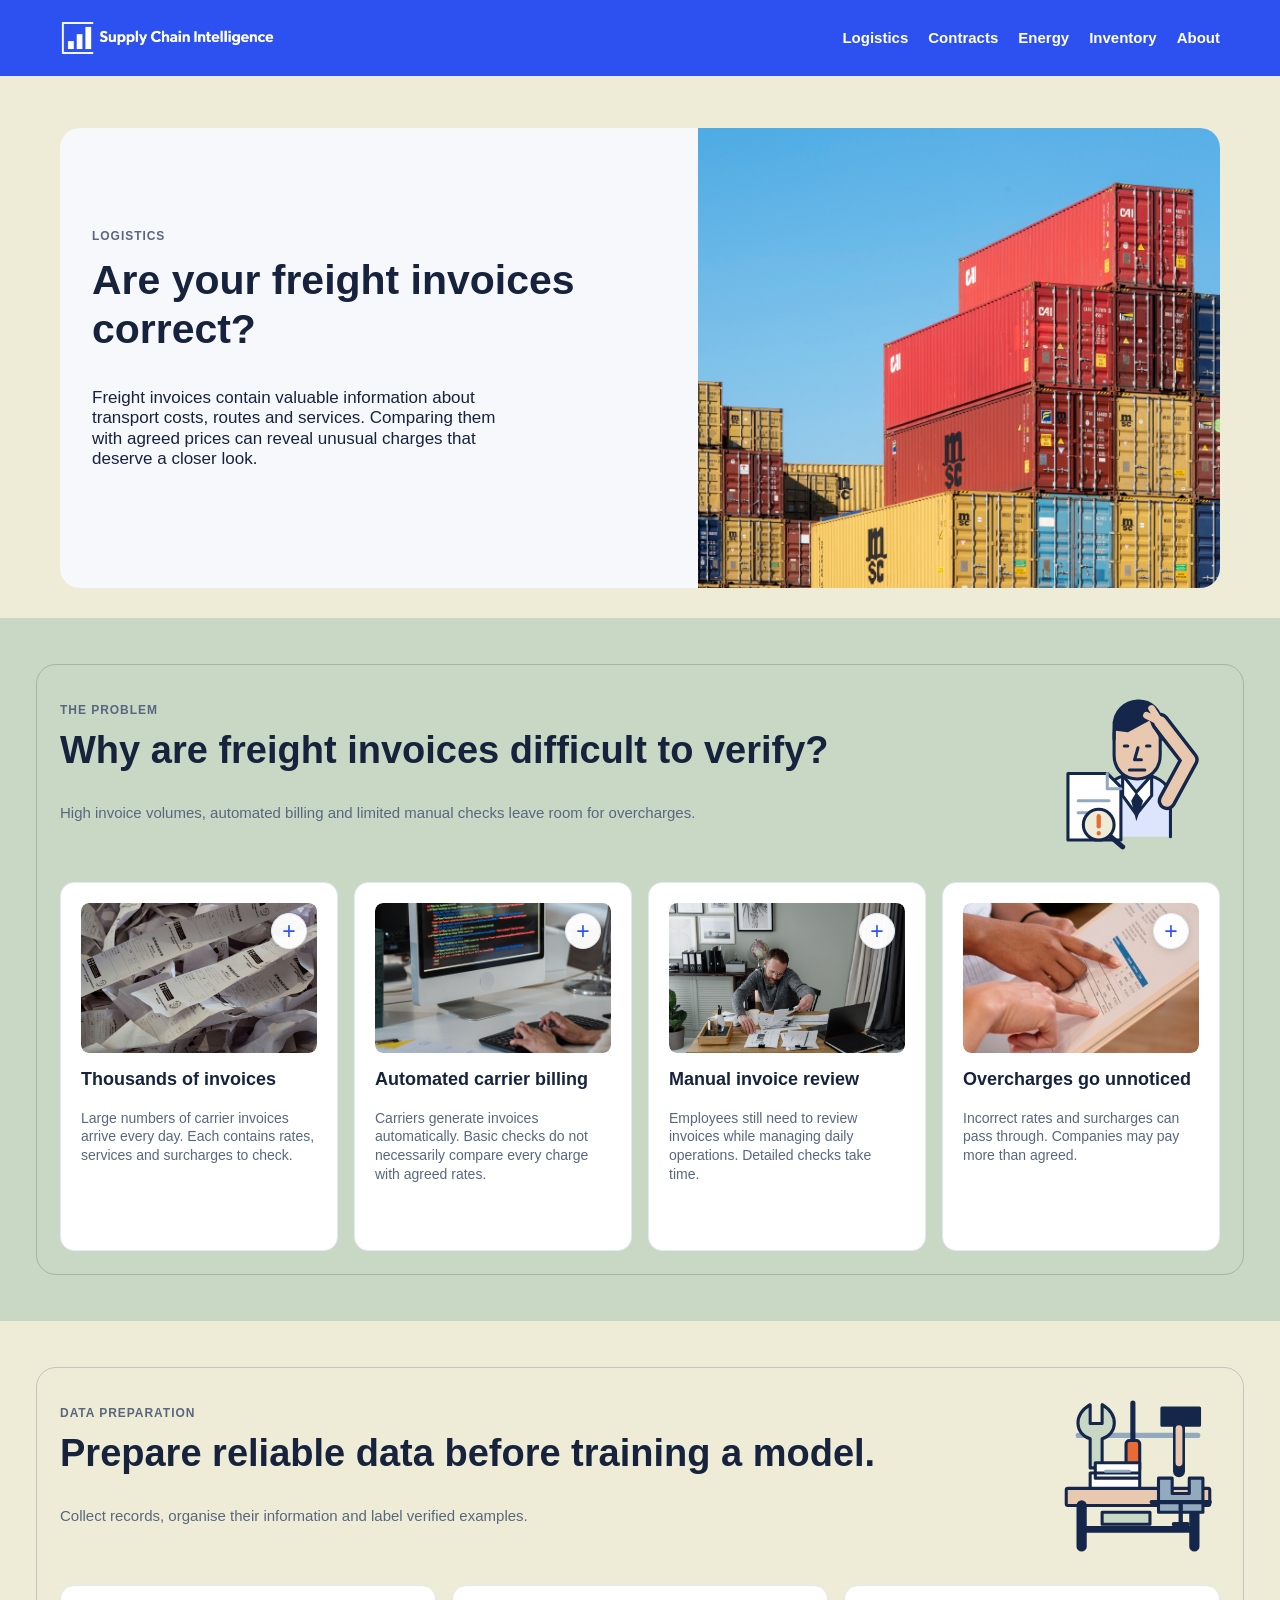
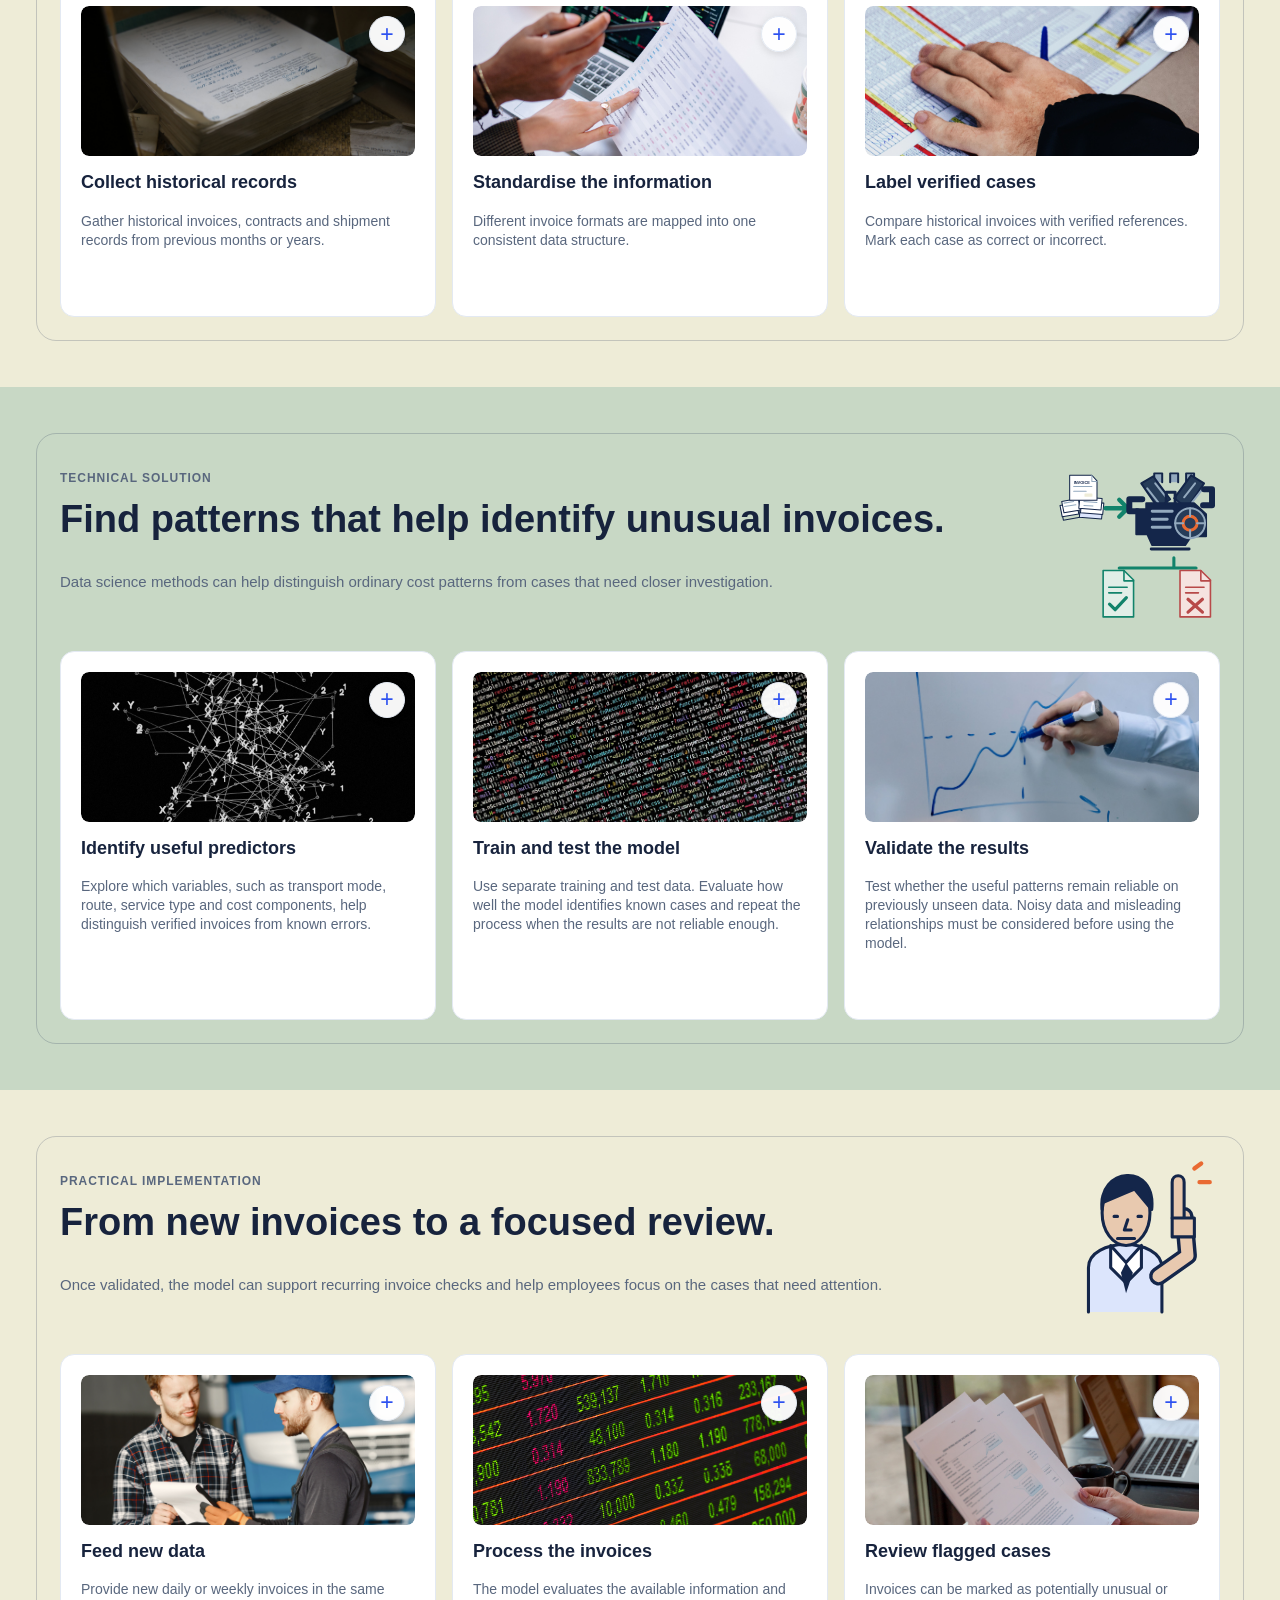
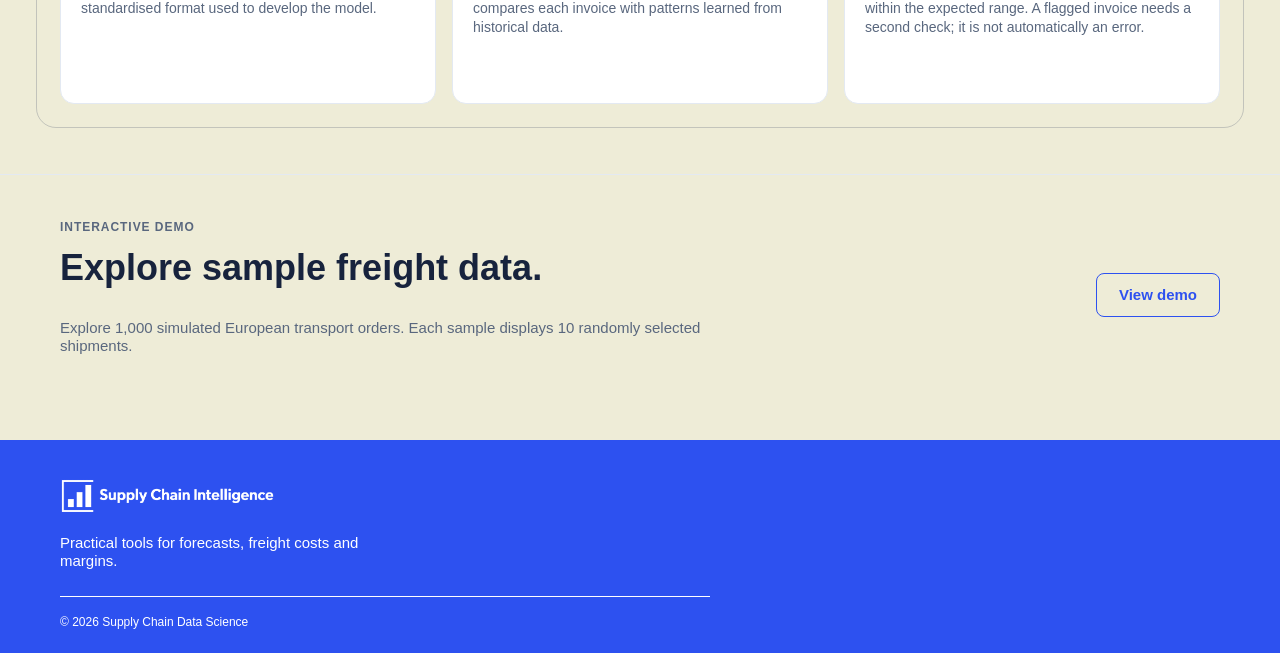
==== logistics.html @ ee976f17 "Initial website upload" ====
<!doctype html>
<html lang="en">
<head>
  <meta charset="utf-8">
  <meta name="viewport" content="width=device-width, initial-scale=1">
  <title>Supply Chain Intelligence</title>
  <link rel="stylesheet" href="style1.css">
  <script src="logistics-demo.js" defer></script>
</head>
<body>

<header class="site-header">
  <div class="container nav-row">
    <a href="index.html" aria-label="Supply Chain Intelligence – Homepage">
      <img class="brand-logo" src="images/logo.png" alt="Supply Chain Intelligence"> 
    </a> 
    
    <nav class="nav-links" aria-label="Main navigation">
        <a href="logistics.html" class="nav-link">Logistics</a>
        <a href="contract.html" class="nav-link">Contracts</a>
        <a href="energy.html" class="nav-link">Energy</a>
        <a href="inventory.html" class="nav-link">Inventory</a>
        <a href="about.html" class="nav-link">About</a>
    </nav>
  </div>
</header>

<main>

<!-- REUSABLE LOGISTICS ICONS -->
<svg class="icon-library" xmlns="http://www.w3.org/2000/svg" aria-hidden="true">
  <symbol id="icon-documents" viewBox="0 0 96 96">
    <g fill="none" stroke="#14264a" stroke-width="1.8" stroke-linecap="round" stroke-linejoin="round">
      <!-- Uneven piles of invoices -->
      <path d="m9 70 29-5 4 20-29 5z" fill="#c8d8c5"/>
      <path d="m7 64 29-5 4 20-29 5z" fill="#fff"/>
      <path d="m10 57 29-5 4 20-29 5z" fill="#fff"/>
      <path d="m14 60 17-3m-16 9 20-3" stroke="#93a9be"/>
      <path d="m43 65 39 3-2 20-39-3z" fill="#dce5fc"/>
      <path d="m45 57 39 3-2 20-39-3z" fill="#fff"/>
      <path d="m42 49 39 3-2 20-39-3z" fill="#fff"/>
      <path d="m49 57 23 2m-23 5 16 1" stroke="#93a9be"/>
      <path d="M24 11h39l9 10v34H24z" fill="#fff"/>
      <path d="M63 11v11h9M31 31h32M31 39h22" stroke="#93a9be"/>
      <text x="31" y="26" font-family="Arial, sans-serif" font-size="7" font-weight="700" fill="#14264a" stroke="none">INVOICE</text>
      <rect x="50" y="43" width="14" height="6" rx="1" fill="#eeecd7" stroke="none"/>
    </g>
  </symbol>

  <symbol id="icon-billing" viewBox="0 0 96 96">
    <g fill="none" stroke="#14264a" stroke-width="1.8" stroke-linecap="round" stroke-linejoin="round">
      <!-- Continuous production: printer, invoices, envelopes, dispatch -->
      <path d="M9 11h23v23H9z" fill="#fff"/>
      <path d="M13 7h23v23H13z" fill="#fff"/>
      <path d="M18 14h13M18 20h9" stroke="#93a9be"/>
      <rect x="4" y="28" width="37" height="29" rx="3" fill="#c8d8c5"/>
      <circle cx="33" cy="35" r="2" fill="#12836b" stroke="none"/>
      <rect x="10" y="42" width="26" height="6" rx="1" fill="#14264a" stroke="none"/>
      <path d="M15 45h18v17H15z" fill="#fff"/>
      <path d="M19 51h10M19 56h7" stroke="#93a9be"/>
      <path d="M43 38h16v24H43z" fill="#fff"/>
      <path d="M47 44h8M47 50h8M47 56h5" stroke="#93a9be"/>
      <path d="M65 40h15v17H65z" fill="#fff"/>
      <path d="M61 48h23v14H61z" fill="#eeecd7"/>
      <path d="m61 48 11 8 12-8"/>
      <path d="M75 30h17v12H75z" fill="#eeecd7"/>
      <path d="m75 30 8 7 9-7"/>
      <rect x="4" y="63" width="88" height="13" rx="6.5" fill="#e1eee7"/>
      <g fill="#fff">
        <circle cx="13" cy="69.5" r="3"/><circle cx="27" cy="69.5" r="3"/>
        <circle cx="41" cy="69.5" r="3"/><circle cx="55" cy="69.5" r="3"/>
        <circle cx="69" cy="69.5" r="3"/><circle cx="83" cy="69.5" r="3"/>
      </g>
      <path d="M14 77v10M82 77v10" stroke-width="3"/>
      <path d="M45 21h21m-5-5 5 5-5 5M79 16h13m-4-4 4 4-4 4" stroke="#e96a32" stroke-width="2.5"/>
    </g>
  </symbol>

  <symbol id="icon-review" viewBox="0 0 96 96">
    <g fill="none" stroke="#14264a" stroke-width="1.8" stroke-linecap="round" stroke-linejoin="round">
      <!-- Reviewer, sweat drop, papers and magnifier -->
      <path d="M8 66V48c0-12 33-12 33 0v18" fill="#c8d8c5"/>
      <ellipse cx="25" cy="25" rx="13" ry="16" fill="#e8c9af"/>
      <path d="M12 24c-3-20 27-24 27-3l-10-6-8 7z" fill="#14264a"/>
      <path d="m19 27 3-1m8 0 3 1M23 35h6"/>
      <path d="M45 20c-8 11-7 15-2 15s7-4 2-15" fill="#dce5fc" stroke="#2d51f0"/>
      <path d="m7 69 36-4 2 20-36 4z" fill="#fff"/>
      <path d="m11 62 36-4 2 20-36 4z" fill="#fff"/>
      <path d="m15 55 36-4 2 20-36 4z" fill="#fff"/>
      <path d="m21 62 19-2m-18 8 13-2" stroke="#93a9be"/>
      <circle cx="65" cy="55" r="18" fill="#eeecd7"/>
      <path d="m78 69 12 15" stroke-width="6"/>
      <path d="M57 49h16M57 56h12M57 63h8" stroke="#12836b"/>
      <path d="m35 48 14-8 9 6" fill="none" stroke="#e8c9af" stroke-width="6"/>
    </g>
  </symbol>

  <symbol id="icon-alert" viewBox="0 0 96 96">
    <g fill="none" stroke="#14264a" stroke-width="1.8" stroke-linecap="round" stroke-linejoin="round">
      <!-- Recognisable euro notes protrude from the invoice pile -->
      <path d="m8 68 66-5 3 23-66 5z" fill="#dce5fc"/>
      <path d="m7 61 66-5 3 23-66 5z" fill="#fff"/>
      <g transform="rotate(-12 63 36)">
        <rect x="37" y="21" width="52" height="29" rx="2" fill="#c8d8c5" stroke="#12836b"/>
        <rect x="42" y="26" width="42" height="19" rx="1" stroke="#12836b"/>
        <path d="M66 29c-10-6-12 19 0 12M55 33h10M55 37h9" stroke="#12836b" stroke-width="2.5"/>
      </g>
      <rect x="30" y="38" width="62" height="31" rx="2" fill="#8fbaa0" stroke="#12836b"/>
      <rect x="35" y="43" width="52" height="21" rx="1" stroke="#12836b"/>
      <ellipse cx="66" cy="53" rx="11" ry="10" fill="#e1eee7" stroke="none"/>
      <path d="M70 46c-13-7-14 23 0 15M57 51h12M57 56h11" stroke="#12836b" stroke-width="2.8"/>
      <path d="M9 9h29l9 9v38H9z" fill="#fff"/>
      <path d="M38 9v10h9M16 28h23M16 36h18M16 44h12" stroke="#93a9be"/>
      <path d="m6 58 43-5 4 23-43 5z" fill="#fff"/>
      <path d="m12 64 28-3m-27 9 19-2" stroke="#93a9be"/>
      <path d="m52 75 29-3 2 15-29 3z" fill="#fff"/>
      <path d="m57 80 17-2" stroke="#93a9be"/>
    </g>
  </symbol>

  <symbol id="icon-records" viewBox="0 0 96 96">
    <g fill="none" stroke="#14264a" stroke-width="1.8" stroke-linecap="round" stroke-linejoin="round">
      <!-- Person sorting scattered papers into a desk stack -->
      <path d="M31 56V41c0-15 35-15 35 0v15" fill="#c8d8c5"/>
      <ellipse cx="48" cy="19" rx="11" ry="13" fill="#e8c9af"/>
      <path d="M37 18c-2-18 24-18 23 1l-10-7-13 7" fill="#14264a"/>
      <path d="M44 21h1m8 0h1M46 27h5"/>
      <path d="m8 51 24-9 9 23-24 9z" fill="#fff"/>
      <path d="m12 57 15-6m-12 12 14-5" stroke="#93a9be"/>
      <path d="m27 59 22 4-4 17-22-4z" fill="#eeecd7"/>
      <path d="M58 64h27v13H58zM58 58h27v13H58zM58 52h27v13H58z" fill="#fff"/>
      <path d="M64 57h15M64 61h10" stroke="#93a9be"/>
      <path d="m33 41 6 13 18-6m8-7 7 6-6 7" stroke="#e8c9af" stroke-width="7"/>
      <path d="m46 37 21 3-2 13-21-3z" fill="#fff"/>
      <path d="M6 79h84v5H6z" fill="#14264a"/>
      <path d="M14 85v6M82 85v6"/>
    </g>
  </symbol>

  <symbol id="icon-table" viewBox="0 0 64 64">
    <g fill="none" stroke-width="1.8" stroke-linecap="round" stroke-linejoin="round">
      <rect x="8" y="10" width="48" height="43" rx="3" fill="#fff" stroke="#14264a"/>
      <path d="M8 13a3 3 0 0 1 3-3h42a3 3 0 0 1 3 3v10H8z" fill="#14264a" stroke="none"/>
      <path d="M24 23v30M40 23v30M8 33h48M8 43h48" stroke="#ccd6e1"/>
      <path d="M13 16h6M29 16h6M45 16h6" stroke="#fff"/>
      <rect x="27" y="36" width="10" height="5" rx="1" fill="#2d51f0" stroke="none"/>
      <rect x="43" y="46" width="10" height="5" rx="1" fill="#12836b" stroke="none"/>
    </g>
  </symbol>

  <symbol id="icon-label" viewBox="0 0 96 96">
    <g fill="none" stroke="#14264a" stroke-width="1.8" stroke-linecap="round" stroke-linejoin="round">
      <!-- Human applying a verdict sticker to an invoice -->
      <path d="M7 55V41c0-13 28-13 28 0v20" fill="#c8d8c5"/>
      <ellipse cx="22" cy="20" rx="10" ry="13" fill="#e8c9af"/>
      <path d="M12 19c-3-17 24-18 21 0l-11-7z" fill="#14264a"/>
      <path d="M18 22h1m7 0h1M20 28h5"/>
      <path d="M43 14h31l12 12v60H43z" fill="#fff"/>
      <path d="M74 14v13h12M51 36h26M51 43h20M51 72h25M51 78h18" stroke="#93a9be"/>
      <rect x="50" y="50" width="29" height="16" rx="2" fill="#e1eee7" stroke="#12836b"/>
      <path d="m54 58 3 3 5-6" stroke="#12836b" stroke-width="2.5"/>
      <text x="65" y="61" font-family="Arial, sans-serif" font-size="8" font-weight="700" fill="#12836b" stroke="none">OK</text>
      <path d="m31 42 11 16 13-4" stroke="#e8c9af" stroke-width="8"/>
      <path d="m54 50 5 2-3 5" stroke="#e8c9af" stroke-width="4"/>
      <rect x="8" y="70" width="28" height="14" rx="2" fill="#f8e8dc" stroke="#e96a32"/>
      <path d="m12 74 6 6m0-6-6 6" stroke="#e96a32"/>
      <text x="20" y="79" font-family="Arial, sans-serif" font-size="5.2" font-weight="700" fill="#e96a32" stroke="none">WRONG</text>
    </g>
  </symbol>

  <symbol id="icon-problem" viewBox="0 0 96 96">
    <g fill="none" stroke="#14264a" stroke-width="1.8" stroke-linecap="round" stroke-linejoin="round">
      <!-- Restrained office portrait: one gesture, one invoice -->
      <path d="M28 87V64c0-18 39-18 39 0v23" fill="#dce5fc"/>
      <path d="m39 51 8 10 9-10v12l-9 11-8-11z" fill="#fff"/>
      <path d="m47 61-3 5 3 12 4-12z" fill="#14264a" stroke="none"/>
      <path d="M34 27c0-21 27-21 27 0v12c0 19-27 19-27 0z" fill="#e8c9af"/>
      <path d="M34 30V23c-1-19 28-22 28 0v7l-7-12-13 7-8-1z" fill="#14264a"/>
      <path d="M40 34h2m11 0h2M48 35l-2 7h4M43 48h9"/>
      <path d="m65 66 13-24-17-22" stroke-width="11"/>
      <path d="m65 66 13-24-17-22" stroke="#e8c9af" stroke-width="7"/>
      <path d="m61 20-8-4m8 4-5-8" stroke="#e8c9af" stroke-width="4"/>
      <path d="M7 50h23l8 8v31H7z" fill="#fff"/>
      <path d="M30 50v9h8M13 66h18M13 73h13" stroke="#93a9be"/>
      <circle cx="25" cy="80" r="9" fill="#eeecd7"/>
      <path d="m32 87 7 6" stroke-width="3"/>
      <path d="M25 75v6m0 4v.1" stroke="#e96a32" stroke-width="2.5"/>
    </g>
  </symbol>

  <symbol id="icon-preparation" viewBox="0 0 96 96">
    <g fill="none" stroke="#14264a" stroke-width="1.8" stroke-linecap="round" stroke-linejoin="round">
      <!-- Clearly silhouetted workbench: tools, vice, thick top and legs -->
      <path d="M13 26h70" stroke="#93a9be" stroke-width="3"/>
      <path d="M20 8c-10 6-9 17 0 20v17h7V28c9-3 10-14 0-20v11h-7z" fill="#c8d8c5"/>
      <path d="M45 7v26" stroke="#14264a" stroke-width="3"/>
      <rect x="41" y="29" width="8" height="19" rx="2" fill="#e96a32"/>
      <path d="M62 10h22v10H62z" fill="#14264a"/>
      <path d="M72 20v27" stroke="#14264a" stroke-width="7"/>
      <path d="M72 22v20" stroke="#e8c9af" stroke-width="4"/>
      <rect x="6" y="57" width="84" height="10" rx="1" fill="#e8c9af"/>
      <path d="M15 67v24M81 67v24" stroke-width="6"/>
      <path d="M15 81h66" stroke-width="4"/>
      <path d="M20 48h29v9H20zM23 42h26v9H23z" fill="#fff"/>
      <path d="M29 47h14" stroke="#93a9be"/>
      <path d="M60 51h8v9h10v-9h8v20H60z" fill="#93a9be"/>
      <path d="M56 65h34M73 66v12M69 78h8" stroke-width="2.5"/>
      <path d="M27 71h28v7H27z" fill="#c8d8c5"/>
    </g>
  </symbol>

  <symbol id="icon-engine" viewBox="0 0 96 96">
    <g fill="none" stroke="#14264a" stroke-width="2" stroke-linecap="round" stroke-linejoin="round">
      <path d="M30 22v-9h8v9m8 0v-9h8v9m8 0v-9h8v9" fill="#93a9be"/>
      <path d="m17 23 12-7 17 23-12 9zM50 38l17-23 13 8-17 25z" fill="#263c59"/>
      <path d="m23 28 11 14m-3-19 11 14m18 0 11-14m-3 19 11-14" stroke="#93a9be"/>
      <path d="M22 43h48l12 11v22H67l-6 9H28l-5-11H12V49h10z" fill="#14264a"/>
      <path d="M13 51H5V39h13M79 45h9V29h-8" stroke-width="6"/>
      <path d="M28 51h20M28 59h15M28 67h18" stroke="#93a9be" stroke-width="3"/>
      <circle cx="66" cy="63" r="15" fill="#263c59" stroke="#93a9be"/>
      <circle cx="66" cy="63" r="7" stroke="#e96a32" stroke-width="3"/>
      <path d="M66 48v8m0 14v8M51 63h8m14 0h8" stroke="#93a9be"/>
      <path d="M27 89h38M42 43V32h9v11" stroke-width="3"/>
    </g>
  </symbol>
  <symbol id="icon-invoice-green" viewBox="0 0 48 64">
    <path d="M5 3h26l12 12v46H5z" fill="#e1eee7" stroke="#12836b" stroke-width="2"/>
    <path d="M31 3v13h12M12 24h23M12 31h16" fill="none" stroke="#12836b" stroke-width="2"/>
    <path d="m13 45 7 7 14-15" fill="none" stroke="#12836b" stroke-width="4"/>
  </symbol>
  <symbol id="icon-invoice-red" viewBox="0 0 48 64">
    <path d="M5 3h26l12 12v46H5z" fill="#f5e3e0" stroke="#b84949" stroke-width="2"/>
    <path d="M31 3v13h12M12 24h23M12 31h16" fill="none" stroke="#b84949" stroke-width="2"/>
    <path d="m15 39 18 16m0-16L15 55" fill="none" stroke="#b84949" stroke-width="4"/>
  </symbol>

  <symbol id="icon-predictors" viewBox="0 0 96 96">
    <g fill="none" stroke="#14264a" stroke-width="1.8" stroke-linecap="round" stroke-linejoin="round">
      <rect x="6" y="17" width="84" height="71" rx="3" fill="#fff"/>
      <path d="M46 17h25v71H46z" fill="#f2d47c" stroke="none"/>
      <path d="M6 34h84M6 51h84M6 69h84M31 17v71M46 17v71M71 17v71" stroke="#93a9be"/>
      <path d="M12 25h12M12 42h12M12 60h12M12 78h12M77 42h7M77 60h7M77 78h7" stroke="#93a9be"/>
      <path d="m52 41 6-5 7 5-7 7zM52 59l6-5 7 5-7 7zM52 77l6-5 7 5-7 7z" fill="#fff4cf" stroke="#ab7a19"/>
      <path d="m58 5 2 6 6 2-6 2-2 6-2-6-6-2 6-2zM80 4l2 4 4 2-4 2-2 4-2-4-4-2 4-2z" fill="#f2d47c" stroke="#ab7a19"/>
    </g>
  </symbol>

  <symbol id="icon-validation" viewBox="0 0 96 96">
    <g fill="none" stroke="#14264a" stroke-width="1.8" stroke-linecap="round" stroke-linejoin="round">
      <!-- Match model cards with verified green and red reference columns -->
      <rect x="29" y="9" width="61" height="61" rx="2" fill="#fff"/>
      <path d="m42 70-6 20m40-20 6 20M59 70v14" stroke-width="2.5"/>
      <path d="M35 17h21v45H35z" fill="#e1eee7" stroke="none"/>
      <path d="M63 17h21v45H63z" fill="#f5e3e0" stroke="none"/>
      <path d="m41 24 4 4 6-8" stroke="#12836b" stroke-width="2.5"/>
      <path d="m69 21 8 8m0-8-8 8" stroke="#b84949" stroke-width="2.5"/>
      <use href="#icon-invoice-green" x="39" y="34" width="14" height="18"/>
      <use href="#icon-invoice-green" x="39" y="48" width="14" height="18"/>
      <use href="#icon-invoice-red" x="67" y="34" width="14" height="18"/>
      <use href="#icon-invoice-red" x="67" y="48" width="14" height="18"/>
      <circle cx="13" cy="36" r="8" fill="#e8c9af"/>
      <path d="M5 35c-2-13 18-14 17 0l-9-5z" fill="#14264a"/>
      <path d="M4 84V56c0-13 20-13 20 0v28" fill="#c8d8c5"/>
      <path d="m20 57 11-12 12-3" stroke="#e8c9af" stroke-width="6"/>
      <path d="M10 84v8M20 84v8"/>
    </g>
  </symbol>

  <symbol id="icon-feed" viewBox="0 0 96 96">
    <g fill="none" stroke="#14264a" stroke-width="1.8" stroke-linecap="round" stroke-linejoin="round">
      <use href="#icon-review" x="1" y="2" width="40" height="43"/>
      <path d="m4 5 34 36M38 5 4 41" stroke="#b84949" stroke-width="3"/>
      <use href="#icon-documents" x="1" y="44" width="39" height="47"/>
      <path d="M39 65h12m-5-5 5 5-5 5" stroke="#12836b" stroke-width="2.5"/>
      <use href="#icon-engine" x="45" y="36" width="51" height="53"/>
    </g>
  </symbol>

  <symbol id="icon-scan" viewBox="0 0 96 96">
    <g fill="none" stroke="#14264a" stroke-width="1.8" stroke-linecap="round" stroke-linejoin="round">
      <use href="#icon-documents" x="0" y="4" width="36" height="47"/>
      <path d="M32 34h12m-5-5 5 5-5 5" stroke="#12836b" stroke-width="2.5"/>
      <use href="#icon-engine" x="42" y="1" width="53" height="55"/>
      <path d="M69 54v7H48m21 0h14"/>
      <use href="#icon-invoice-green" x="37" y="62" width="25" height="34"/>
      <use href="#icon-invoice-red" x="70" y="62" width="25" height="34"/>
    </g>
  </symbol>

  <symbol id="icon-flagged" viewBox="0 0 96 96">
    <g fill="none" stroke="#14264a" stroke-width="1.8" stroke-linecap="round" stroke-linejoin="round">
      <!-- An employee investigates a red flag, with green cases set aside -->
      <path d="M8 76V50c0-16 34-16 34 0v26" fill="#c8d8c5"/>
      <ellipse cx="25" cy="23" rx="12" ry="15" fill="#e8c9af"/>
      <path d="M13 23c-3-22 29-23 25 0l-12-8z" fill="#14264a"/>
      <path d="M20 26h1m9 0h1M22 33h7"/>
      <rect x="44" y="30" width="36" height="45" rx="3" fill="#fff"/>
      <rect x="49" y="35" width="26" height="13" rx="1" fill="#b84949" stroke="none"/>
      <path d="m58 38 7 7m0-7-7 7" stroke="#fff"/>
      <path d="M51 55h20M51 62h12" stroke="#93a9be"/>
      <path d="m36 54 13 6" stroke="#e8c9af" stroke-width="6"/>
      <circle cx="73" cy="67" r="12" fill="#eeecd7"/>
      <path d="m82 77 10 12" stroke-width="4"/>
      <path d="M68 64h10M68 69h7" stroke="#93a9be"/>
      <rect x="8" y="81" width="33" height="10" rx="2" fill="#e1eee7" stroke="#12836b"/>
      <path d="m18 85 3 3 6-6" stroke="#12836b" stroke-width="2.5"/>
    </g>
  </symbol>

  <symbol id="icon-technical" viewBox="0 0 96 96">
    <g fill="none" stroke="#14264a" stroke-width="1.8" stroke-linecap="round" stroke-linejoin="round">
      <use href="#icon-documents" x="0" y="2" width="32" height="42"/>
      <path d="M29 30h13m-5-5 5 5-5 5" stroke="#12836b" stroke-width="2.5"/>
      <use href="#icon-engine" x="40" y="2" width="56" height="56"/>
      <path d="M69 59v6H37m32 0h13" stroke="#12836b"/>
      <use href="#icon-invoice-green" x="25" y="65" width="23" height="30"/>
      <use href="#icon-invoice-red" x="70" y="65" width="23" height="30"/>
    </g>
  </symbol>

  <symbol id="icon-implementation" viewBox="0 0 96 96">
    <g fill="none" stroke="#14264a" stroke-width="1.8" stroke-linecap="round" stroke-linejoin="round">
      <!-- A composed colleague with a raised index finger -->
      <path d="M19 89V63c0-18 43-18 43 0v26" fill="#dce5fc"/>
      <path d="m32 50 9 10 9-10v13l-9 9-9-9z" fill="#fff"/>
      <path d="m41 60-3 6 3 12 4-12z" fill="#14264a" stroke="none"/>
      <ellipse cx="41" cy="31" rx="14" ry="19" fill="#e8c9af"/>
      <path d="M27 29c-3-25 32-28 29 0l-10-12-19 8z" fill="#14264a"/>
      <path d="M34 33h2m12 0h2M42 35l-2 6h4m-8 5h10"/>
      <path d="m60 68 17-12-2-23" stroke-width="11"/>
      <path d="m60 68 17-12-2-23" stroke="#e8c9af" stroke-width="7"/>
      <path d="M75 35V13c0-5-7-5-7 0v21" fill="#e8c9af"/>
      <path d="M68 34h13v11H68z" fill="#e8c9af"/>
      <path d="M84 13h6M81 5l4-3" stroke="#e96a32" stroke-width="2.5"/>
    </g>
  </symbol>
</svg>

  <!-- 1. HERO: Bild und Einleitung -->

  <section class="hero">
    <div class="container hero-panel">

        <div class="hero-copy">

          <p class="eyebrow">LOGISTICS</p>

          <h1>Are your freight invoices correct?</h1>

          <p class="intro">
            Freight invoices contain valuable information about transport
            costs, routes and services. Comparing them with agreed prices
            can reveal unusual charges that deserve a closer look.
          </p>

        </div>

        <div class="hero-image hero-image--fill">
          <img
            src="Image2/pexels-jan-van-der-wolf-11680885-33537946.jpg"
            alt="Cargo ships and containers at a commercial port"
          >
        </div>

    </div>
  </section>

<!-- 2. THE PROBLEM -->

<section class="section section-soft logistics-explainer logistics-problem">

  <div class="container">

    <div class="section-heading section-heading--illustrated">

      <div class="section-heading-copy">

        <p class="eyebrow">THE PROBLEM</p>

        <h2>Why are freight invoices difficult to verify?</h2>

        <p>
          High invoice volumes, automated billing and limited manual
          checks leave room for overcharges.
        </p>

      </div>

      <svg class="section-illustration" viewBox="0 0 96 96" aria-hidden="true">
        <use href="#icon-problem"/>
      </svg>

    </div>

    <ol class="tool-grid">

      <!-- 01: INVOICE VOLUME -->

      <li class="tool-card">

        <div class="tool-card-media">
          <img src="Image2/soap-so-0xfaLGdmtm4-unsplash.jpg"
             alt="Stack of freight invoices"
             loading="lazy">
          <button class="card-info-trigger" type="button"
                  aria-label="More information" aria-expanded="false"
                  aria-controls="card-info-1">+</button>
        </div>

        <h3>Thousands of invoices</h3>

        <p>
          Large numbers of carrier invoices arrive every day.
          Each contains rates, services and surcharges to check.
        </p>

        <div class="card-info-panel" id="card-info-1" aria-hidden="true" inert>
          <button class="card-info-close" type="button" aria-label="Close">×</button>

          <div class="card-info-content">

            <div class="card-flow" role="group" aria-label="Process steps" tabindex="0">
              <span class="flow-step is-current">
                <svg class="flow-icon" viewBox="0 0 96 96" aria-hidden="true"><use href="#icon-documents"/></svg>
                <span class="flow-label">Invoices</span>
              </span>
            </div>

            <p class="eyebrow">INVOICE VOLUME</p>
            <h4>Many records, limited time.</h4>
            <p>
              Thousands of historical invoices create a large
              amount of information to review. Even small
              discrepancies can be difficult to identify
              consistently.
            </p>

          </div>
        </div>

      </li>

      <!-- 02: AUTOMATED BILLING -->

      <li class="tool-card">

        <div class="tool-card-media">
          <img src="Image2/pexels-mizunokozuki-12899140.jpg"
             alt="Computer screen displaying digital information"
             loading="lazy">
          <button class="card-info-trigger" type="button"
                  aria-label="More information" aria-expanded="false"
                  aria-controls="card-info-2">+</button>
        </div>

        <h3>Automated carrier billing</h3>

        <p>
          Carriers generate invoices automatically.
          Basic checks do not necessarily compare every
          charge with agreed rates.
        </p>

        <div class="card-info-panel" id="card-info-2" aria-hidden="true" inert>
          <button class="card-info-close" type="button" aria-label="Close">×</button>

          <div class="card-info-content">

            <div class="card-flow" role="group" aria-label="Process steps" tabindex="0">
              <span class="flow-step">
                <svg class="flow-icon" viewBox="0 0 96 96" aria-hidden="true"><use href="#icon-documents"/></svg>
                <span class="flow-label">Invoices</span>
              </span>
              <span class="flow-step is-current">
                <svg class="flow-icon" viewBox="0 0 96 96" aria-hidden="true"><use href="#icon-billing"/></svg>
                <span class="flow-label">Billing</span>
              </span>
            </div>

            <p class="eyebrow">AUTOMATED BILLING</p>
            <h4>Basic checks are not enough.</h4>
            <p>
              Automated plausibility checks can identify
              obvious errors, but may not compare every
              charge with individual contract conditions.
            </p>

          </div>
        </div>

      </li>

      <!-- 03: MANUAL REVIEW -->

      <li class="tool-card">

        <div class="tool-card-media">
          <img src="Image2/pexels-tima-miroshnichenko-6694921.jpg"
             alt="Employee manually reviewing documents"
             loading="lazy">
          <button class="card-info-trigger" type="button"
                  aria-label="More information" aria-expanded="false"
                  aria-controls="card-info-3">+</button>
        </div>

        <h3>Manual invoice review</h3>

        <p>
          Employees still need to review invoices while
          managing daily operations. Detailed checks take time.
        </p>

        <div class="card-info-panel" id="card-info-3" aria-hidden="true" inert>
          <button class="card-info-close" type="button" aria-label="Close">×</button>

          <div class="card-info-content">

            <div class="card-flow" role="group" aria-label="Process steps" tabindex="0">
              <span class="flow-step">
                <svg class="flow-icon" viewBox="0 0 96 96" aria-hidden="true"><use href="#icon-documents"/></svg>
                <span class="flow-label">Invoices</span>
              </span>
              <span class="flow-step">
                <svg class="flow-icon" viewBox="0 0 96 96" aria-hidden="true"><use href="#icon-billing"/></svg>
                <span class="flow-label">Billing</span>
              </span>
              <span class="flow-step is-current">
                <svg class="flow-icon" viewBox="0 0 96 96" aria-hidden="true"><use href="#icon-review"/></svg>
                <span class="flow-label">Review</span>
              </span>
            </div>

            <p class="eyebrow">MANUAL REVIEW</p>
            <h4>Checking every invoice takes time.</h4>
            <p>
              Employees must compare billed prices with
              contracts, routes and shipment records.
              High workloads make detailed checks difficult.
            </p>

          </div>
        </div>

      </li>

      <!-- 04: OVERCHARGES -->

      <li class="tool-card">

        <div class="tool-card-media">
          <img src="Image2/pexels-kindelmedia-7688191.jpg"
             alt="Hands checking details on a document"
             loading="lazy">
          <button class="card-info-trigger" type="button"
                  aria-label="More information" aria-expanded="false"
                  aria-controls="card-info-4">+</button>
        </div>

        <h3>Overcharges go unnoticed</h3>

        <p>
          Incorrect rates and surcharges can pass through.
          Companies may pay more than agreed.
        </p>

        <div class="card-info-panel" id="card-info-4" aria-hidden="true" inert>
          <button class="card-info-close" type="button" aria-label="Close">×</button>

          <div class="card-info-content">

            <div class="card-flow" role="group" aria-label="Process steps" tabindex="0">
              <span class="flow-step">
                <svg class="flow-icon" viewBox="0 0 96 96" aria-hidden="true"><use href="#icon-documents"/></svg>
                <span class="flow-label">Invoices</span>
              </span>
              <span class="flow-step">
                <svg class="flow-icon" viewBox="0 0 96 96" aria-hidden="true"><use href="#icon-billing"/></svg>
                <span class="flow-label">Billing</span>
              </span>
              <span class="flow-step">
                <svg class="flow-icon" viewBox="0 0 96 96" aria-hidden="true"><use href="#icon-review"/></svg>
                <span class="flow-label">Review</span>
              </span>
              <span class="flow-step is-current">
                <svg class="flow-icon" viewBox="0 0 96 96" aria-hidden="true"><use href="#icon-alert"/></svg>
                <span class="flow-label">Costs</span>
              </span>
            </div>

            <p class="eyebrow">FINANCIAL IMPACT</p>
            <h4>Small errors add up.</h4>
            <p>
              Incorrect charges can remain undetected
              across many shipments. Over time, these
              differences increase transport costs.
            </p>

          </div>
        </div>

      </li>

    </ol>

  </div>

</section>

<!-- 3. DATA PREPARATION -->

<section class="section logistics-explainer">

  <div class="container">

    <div class="section-heading section-heading--illustrated">

      <div class="section-heading-copy">

        <p class="eyebrow">DATA PREPARATION</p>

        <h2>Prepare reliable data before training a model.</h2>

        <p>
          Collect records, organise their information
          and label verified examples.
        </p>

      </div>

      <svg class="section-illustration" viewBox="0 0 96 96" aria-hidden="true">
        <use href="#icon-preparation"/>
      </svg>

    </div>

    <ol class="tool-grid">

      <!-- 01: COLLECT -->

      <li class="tool-card">

        <div class="tool-card-media">
          <img src="Image2/pexels-kevinbidwell-31955577.jpg"
             alt="Historical invoices and business records"
             loading="lazy">
          <button class="card-info-trigger" type="button"
                  aria-label="More information" aria-expanded="false"
                  aria-controls="card-info-5">+</button>
        </div>

        <h3>Collect historical records</h3>

        <p>
          Gather historical invoices, contracts and shipment
          records from previous months or years.
        </p>

        <div class="card-info-panel" id="card-info-5" aria-hidden="true" inert>
          <button class="card-info-close" type="button" aria-label="Close">×</button>

          <div class="card-info-content">

            <div class="card-flow" role="group" aria-label="Process steps" tabindex="0">
              <span class="flow-step is-current">
                <svg class="flow-icon" viewBox="0 0 96 96" aria-hidden="true"><use href="#icon-records"/></svg>
                <span class="flow-label">Records</span>
              </span>
            </div>

            <p class="eyebrow">COLLECT RECORDS</p>
            <h4>Start with historical examples.</h4>
            <p>
              Previous invoices, agreed rates, carrier
              details and actual shipment records provide
              the examples needed for the analysis.
            </p>

          </div>
        </div>

      </li>

      <!-- 02: STANDARDISE -->

      <li class="tool-card">

        <div class="tool-card-media">
          <img src="Image2/pexels-yankrukov-7693222.jpg"
             alt="People reviewing and comparing business documents"
             loading="lazy">
          <button class="card-info-trigger" type="button"
                  aria-label="More information" aria-expanded="false"
                  aria-controls="card-info-6">+</button>
        </div>

        <h3>Standardise the information</h3>

        <p>
          Different invoice formats are mapped into
          one consistent data structure.
        </p>

        <div class="card-info-panel" id="card-info-6" aria-hidden="true" inert>
          <button class="card-info-close" type="button" aria-label="Close">×</button>

          <div class="card-info-content">

            <div class="card-flow" role="group" aria-label="Process steps" tabindex="0">
              <span class="flow-step">
                <svg class="flow-icon" viewBox="0 0 96 96" aria-hidden="true"><use href="#icon-records"/></svg>
                <span class="flow-label">Records</span>
              </span>
              <span class="flow-step is-current">
                <svg class="flow-icon" viewBox="0 0 96 96" aria-hidden="true"><use href="#icon-table"/></svg>
                <span class="flow-label">Structure</span>
              </span>
            </div>

            <p class="eyebrow">DATA STANDARDISATION</p>
            <h4>One format for every record.</h4>
            <p>
              Invoice ID is mapped to ID, invoice date to date,
              and route to route. The same fields are used
              across all records.
            </p>

          </div>
        </div>

      </li>

      <!-- 03: LABEL -->

      <li class="tool-card">

        <div class="tool-card-media">
          <img src="Image2/pexels-toulouse-3195784.jpg"
             alt="Reviewing records and checking information"
             loading="lazy">
          <button class="card-info-trigger" type="button"
                  aria-label="More information" aria-expanded="false"
                  aria-controls="card-info-7">+</button>
        </div>

        <h3>Label verified cases</h3>

        <p>
          Compare historical invoices with verified references.
          Mark each case as correct or incorrect.
        </p>

        <div class="card-info-panel" id="card-info-7" aria-hidden="true" inert>
          <button class="card-info-close" type="button" aria-label="Close">×</button>

          <div class="card-info-content">

            <div class="card-flow" role="group" aria-label="Process steps" tabindex="0">
              <span class="flow-step">
                <svg class="flow-icon" viewBox="0 0 96 96" aria-hidden="true"><use href="#icon-records"/></svg>
                <span class="flow-label">Records</span>
              </span>
              <span class="flow-step">
                <svg class="flow-icon" viewBox="0 0 96 96" aria-hidden="true"><use href="#icon-table"/></svg>
                <span class="flow-label">Structure</span>
              </span>
              <span class="flow-step is-current">
                <svg class="flow-icon" viewBox="0 0 96 96" aria-hidden="true"><use href="#icon-label"/></svg>
                <span class="flow-label">Labels</span>
              </span>
            </div>

            <p class="eyebrow">MANUAL LABELLING</p>
            <h4>Compare with a known solution.</h4>
            <p>
              Employees compare an invoice with verified
              contract and shipment data. Confirmed examples
              receive a correct or incorrect label for training.
            </p>

          </div>
        </div>

      </li>

    </ol>

  </div>

</section>

  <!-- 4. TECHNICAL SOLUTION: Modell entwickeln und testen -->

  <section class="section section-soft logistics-explainer">

    <div class="container">

      <div class="section-heading section-heading--illustrated">
        <div class="section-heading-copy">

        <p class="eyebrow">TECHNICAL SOLUTION</p>

        <h2>Find patterns that help identify unusual invoices.</h2>

        <p>
          Data science methods can help distinguish ordinary cost
          patterns from cases that need closer investigation.
        </p>

        </div>
        <svg class="section-illustration" viewBox="0 0 96 96" aria-hidden="true">
          <use href="#icon-technical"/>
        </svg>
      </div>

      <ol class="tool-grid">

        <li class="tool-card">

          <div class="tool-card-media">
            <img
            src="Image2/resource-database-TIUyoNGM0no-unsplash.jpg"
            alt="Industrial operations and equipment"
            loading="lazy"
          >
            <button class="card-info-trigger" type="button" aria-label="More information"
                    aria-expanded="false" aria-controls="card-info-8">+</button>
          </div>

            <h3>Identify useful predictors</h3>
            <p>
              Explore which variables, such as transport mode, route,
              service type and cost components, help distinguish
              verified invoices from known errors.
            </p>

          <div class="card-info-panel" id="card-info-8" aria-hidden="true" inert>
            <button class="card-info-close" type="button" aria-label="Close">×</button>
            <div class="card-info-content">
              <div class="card-flow" role="group" aria-label="Process steps" tabindex="0">
                <span class="flow-step is-current">
                  <svg class="flow-icon" viewBox="0 0 96 96" aria-hidden="true"><use href="#icon-predictors"/></svg>
                  <span class="flow-label">Predictors</span>
                </span>
              </div>
              <p class="eyebrow">USEFUL PREDICTORS</p>
              <h4>Find the fields that explain a charge.</h4>
              <p>A useful column can stand out like gold: carrier, service or route may help explain why a charge is expected. Check which fields remain useful across many verified examples.</p>
            </div>
          </div>

        </li>

        <li class="tool-card">

          <div class="tool-card-media">
            <img
            src="Image2/pexels-altman-5125366.jpg"
            alt="Electricity infrastructure"
            loading="lazy"
          >
            <button class="card-info-trigger" type="button" aria-label="More information"
                    aria-expanded="false" aria-controls="card-info-9">+</button>
          </div>

            <h3>Train and test the model</h3>
            <p>
              Use separate training and test data. Evaluate how well
              the model identifies known cases and repeat the process
              when the results are not reliable enough.
            </p>

          <div class="card-info-panel" id="card-info-9" aria-hidden="true" inert>
            <button class="card-info-close" type="button" aria-label="Close">×</button>
            <div class="card-info-content">
              <div class="card-flow" role="group" aria-label="Process steps" tabindex="0">
                <span class="flow-step">
                  <svg class="flow-icon" viewBox="0 0 96 96" aria-hidden="true"><use href="#icon-predictors"/></svg>
                  <span class="flow-label">Predictors</span>
                </span>
                <span class="flow-step is-current">
                  <svg class="flow-icon" viewBox="0 0 96 96" aria-hidden="true"><use href="#icon-engine"/></svg>
                  <span class="flow-label">Model</span>
                </span>
              </div>
              <p class="eyebrow">MODEL TRAINING</p>
              <h4>Give the model useful training examples.</h4>
              <p>Like an engine needs the right inputs, a model needs reliable records and useful predictors. Learn from labelled training data, then assess performance on separate test data.</p>
            </div>
          </div>

        </li>

        <li class="tool-card">

          <div class="tool-card-media">
            <img
            src="Image2/pexels-cottonbro-6803528.jpg"
            alt="Warehouse shelving and inventory"
            loading="lazy"
          >
            <button class="card-info-trigger" type="button" aria-label="More information"
                    aria-expanded="false" aria-controls="card-info-10">+</button>
          </div>

            <h3>Validate the results</h3>
            <p>
              Test whether the useful patterns remain reliable on
              previously unseen data. Noisy data and misleading
              relationships must be considered before using the model.
            </p>

          <div class="card-info-panel" id="card-info-10" aria-hidden="true" inert>
            <button class="card-info-close" type="button" aria-label="Close">×</button>
            <div class="card-info-content">
              <div class="card-flow" role="group" aria-label="Process steps" tabindex="0">
                <span class="flow-step">
                  <svg class="flow-icon" viewBox="0 0 96 96" aria-hidden="true"><use href="#icon-predictors"/></svg>
                  <span class="flow-label">Predictors</span>
                </span>
                <span class="flow-step">
                  <svg class="flow-icon" viewBox="0 0 96 96" aria-hidden="true"><use href="#icon-engine"/></svg>
                  <span class="flow-label">Model</span>
                </span>
                <span class="flow-step is-current">
                  <svg class="flow-icon" viewBox="0 0 96 96" aria-hidden="true"><use href="#icon-validation"/></svg>
                  <span class="flow-label">Validate</span>
                </span>
              </div>
              <p class="eyebrow">RESULT VALIDATION</p>
              <h4>Compare predictions with verified answers.</h4>
              <p>Compare the model’s red and green cards with known outcomes on unseen data. Matching colours show agreement; mismatches reveal errors that need investigation.</p>
            </div>
          </div>

        </li>

    </ol>

    </div>

  </section>

  <!-- 5. PRACTICAL IMPLEMENTATION: Neue Rechnungen prüfen -->

  <section class="section logistics-explainer">

    <div class="container">

      <div class="section-heading section-heading--illustrated">
        <div class="section-heading-copy">

        <p class="eyebrow">PRACTICAL IMPLEMENTATION</p>

        <h2>From new invoices to a focused review.</h2>

        <p>
          Once validated, the model can support recurring invoice checks
          and help employees focus on the cases that need attention.
        </p>

        </div>
        <svg class="section-illustration" viewBox="0 0 96 96" aria-hidden="true">
          <use href="#icon-implementation"/>
        </svg>
      </div>

      <ol class="tool-grid">

        <li class="tool-card">

          <div class="tool-card-media">
            <img
            src="Image2/pexels-gustavo-fring-6720545.jpg"
            alt="Freight transport operations"
            loading="lazy"
          >
            <button class="card-info-trigger" type="button" aria-label="More information"
                    aria-expanded="false" aria-controls="card-info-11">+</button>
          </div>

            <h3>Feed new data</h3>
            <p>
              Provide new daily or weekly invoices in the same
              standardised format used to develop the model.
            </p>

          <div class="card-info-panel" id="card-info-11" aria-hidden="true" inert>
            <button class="card-info-close" type="button" aria-label="Close">×</button>
            <div class="card-info-content">
              <div class="card-flow" role="group" aria-label="Process steps" tabindex="0">
                <span class="flow-step is-current">
                  <svg class="flow-icon" viewBox="0 0 96 96" aria-hidden="true"><use href="#icon-feed"/></svg>
                  <span class="flow-label">New data</span>
                </span>
              </div>
              <p class="eyebrow">RECURRING INPUT</p>
              <h4>Let the model handle the first pass.</h4>
              <p>Feed new invoices into the validated model in the same standardised format. Employees can focus their detailed review on flagged cases instead of checking every record manually.</p>
            </div>
          </div>

        </li>

        <li class="tool-card">

          <div class="tool-card-media">
            <img
            src="Image2/pexels-pixabay-210607.jpg"
            alt="Cargo ships and containers at a port"
            loading="lazy"
          >
            <button class="card-info-trigger" type="button" aria-label="More information"
                    aria-expanded="false" aria-controls="card-info-12">+</button>
          </div>

            <h3>Process the invoices</h3>
            <p>
              The model evaluates the available information and compares
              each invoice with patterns learned from historical data.
            </p>

          <div class="card-info-panel" id="card-info-12" aria-hidden="true" inert>
            <button class="card-info-close" type="button" aria-label="Close">×</button>
            <div class="card-info-content">
              <div class="card-flow" role="group" aria-label="Process steps" tabindex="0">
                <span class="flow-step">
                  <svg class="flow-icon" viewBox="0 0 96 96" aria-hidden="true"><use href="#icon-feed"/></svg>
                  <span class="flow-label">New data</span>
                </span>
                <span class="flow-step is-current">
                  <svg class="flow-icon" viewBox="0 0 96 96" aria-hidden="true"><use href="#icon-scan"/></svg>
                  <span class="flow-label">Process</span>
                </span>
              </div>
              <p class="eyebrow">INVOICE PROCESSING</p>
              <h4>Turn invoice data into review signals.</h4>
              <p>Capture the invoice fields and send them through the model. Green indicates an expected pattern; red highlights a potentially unusual invoice for further review.</p>
            </div>
          </div>

        </li>

        <li class="tool-card">

          <div class="tool-card-media">
            <img
            src="Image2/pexels-ron-lach-9222427.jpg"
            alt="Industrial operations and equipment"
            loading="lazy"
          >
            <button class="card-info-trigger" type="button" aria-label="More information"
                    aria-expanded="false" aria-controls="card-info-13">+</button>
          </div>

            <h3>Review flagged cases</h3>
            <p>
              Invoices can be marked as potentially unusual or
              within the expected range. A flagged invoice needs
              a second check; it is not automatically an error.
            </p>

          <div class="card-info-panel" id="card-info-13" aria-hidden="true" inert>
            <button class="card-info-close" type="button" aria-label="Close">×</button>
            <div class="card-info-content">
              <div class="card-flow" role="group" aria-label="Process steps" tabindex="0">
                <span class="flow-step">
                  <svg class="flow-icon" viewBox="0 0 96 96" aria-hidden="true"><use href="#icon-feed"/></svg>
                  <span class="flow-label">New data</span>
                </span>
                <span class="flow-step">
                  <svg class="flow-icon" viewBox="0 0 96 96" aria-hidden="true"><use href="#icon-scan"/></svg>
                  <span class="flow-label">Process</span>
                </span>
                <span class="flow-step is-current">
                  <svg class="flow-icon" viewBox="0 0 96 96" aria-hidden="true"><use href="#icon-flagged"/></svg>
                  <span class="flow-label">Review</span>
                </span>
              </div>
              <p class="eyebrow">HUMAN REVIEW</p>
              <h4>Investigate the red cards.</h4>
              <p>Employees compare flagged invoices with contracts and shipment records. A red card is a request for a closer look; only a verified discrepancy should be treated as an error.</p>
            </div>
          </div>

        </li>

    </ol>

    </div>

  </section>

  <!-- INTERACTIVE DEMO -->

<section class="demo-launch">
  <div class="container demo-launch-inner">

    <div>
      <p class="eyebrow">INTERACTIVE DEMO</p>
      <h2>Explore sample freight data.</h2>
      <p>
        Explore 1,000 simulated European transport orders.
        Each sample displays 10 randomly selected shipments.
      </p>
    </div>

    <button class="demo-button" id="demo-open" type="button">
      View demo
    </button>

  </div>
</section>

<!-- DEMO OVERLAY -->

<div class="demo-overlay" id="demo-overlay" hidden>

  <div class="demo-dialog"
       role="dialog"
       aria-modal="true"
       aria-labelledby="demo-title">

    <div class="demo-header">
      <div class="demo-heading">
        <div>
          <p class="eyebrow" id="demo-stage-label">THE PROBLEM</p>
          <h2 id="demo-title">Invoices keep arriving.</h2>
          <p class="demo-description" id="demo-description">Carrier billing sends invoices straight to the office. Manual review struggles to keep up.</p>
        </div>
        <svg class="demo-stage-illustration" viewBox="0 0 96 96" aria-hidden="true"><use id="demo-stage-icon" href="#icon-problem"/></svg>
      </div>

      <button class="demo-close" id="demo-close"
              type="button" aria-label="Close demo">
        &times;
      </button>

    </div>

    <div class="demo-intro" id="demo-intro" hidden>
      <div class="demo-arrivals" aria-hidden="true">
        <div class="demo-arrival-end">
          <svg viewBox="0 0 96 96"><use href="#icon-billing"/></svg>
          <span>Carrier billing</span>
        </div>
        <div class="demo-arrival-route">
          <div class="demo-mail-stream">
            <svg class="demo-mail demo-mail-one" viewBox="0 0 48 36"><path d="M3 3h42v30H3z" fill="#fff" stroke="#14264a" stroke-width="2"/><path d="m3 3 21 17L45 3" fill="none" stroke="#14264a" stroke-width="2"/></svg>
            <svg class="demo-mail demo-mail-two" viewBox="0 0 96 96"><use href="#icon-documents"/></svg>
            <svg class="demo-mail demo-mail-three" viewBox="0 0 48 36"><path d="M3 3h42v30H3z" fill="#eeecd7" stroke="#14264a" stroke-width="2"/><path d="m3 3 21 17L45 3" fill="none" stroke="#14264a" stroke-width="2"/></svg>
            <svg class="demo-mail demo-mail-four" viewBox="0 0 96 96"><use href="#icon-documents"/></svg>
          </div>
          <span>Invoices &amp; emails →</span>
        </div>
        <div class="demo-arrival-end">
          <svg viewBox="0 0 96 96"><use href="#icon-problem"/></svg>
          <span>Invoice review desk</span>
        </div>
      </div>
      <p>Invoices arrive in volume, while employees still need to check the details. Start by organising the records, then let the model focus the review.</p>
      <button class="demo-button demo-button--primary" id="demo-continue" type="button">Prepare invoice data</button>
    </div>

    <div class="demo-loader" id="demo-loader" hidden>
  <svg class="demo-engine" viewBox="0 0 96 96" aria-hidden="true"><use href="#icon-engine"/></svg>
  <p>Analysing freight invoices...</p>
  <span>Comparing invoices with simulated route benchmarks</span>
</div>

    <div class="demo-table-wrap">

      <table class="demo-table">

        <thead>
          <tr>
            <th>ID</th>
            <th>Shipment</th>
            <th>Loading date</th>
            <th>Delivery date</th>
            <th>Location from</th>
            <th>Location to</th>
            <th>Distance (km)</th>
            <th>Service description</th>
            <th>Costs (€)</th>
          </tr>
        </thead>

        <tbody id="shipment-rows">
        </tbody>

      </table>

    </div>

    <p class="demo-review-hint" id="demo-review-hint" hidden>Click a red invoice row to inspect its benchmark comparison.</p>

    <div class="demo-results" id="demo-results" hidden>

  <div>
    <p class="eyebrow">SIMULATED ANALYSIS</p>
    <h3>Potential savings</h3>
    <p>
      Sum of invoice values flagged for further review.
    </p>
  </div>

  <strong id="demo-savings">€ 0.00</strong>

</div>

<div class="demo-footer">

  <p>Illustrative data only. No live system connected.</p>

  <div class="demo-actions" id="demo-actions">

    <button class="demo-button" id="demo-refresh" type="button">
      Show another 10
    </button>

    <button class="demo-button demo-button--primary"
            id="demo-run" type="button">
      Run analysis
    </button>

  </div>

</div>

  </div>

</div>

<!-- INVOICE REVIEW: original invoice and a scenario-specific comparison -->
<dialog class="invoice-dialog" id="invoice-review" aria-labelledby="invoice-review-title">
  <div class="invoice-review-header">
    <div>
      <p class="eyebrow">PRACTICAL IMPLEMENTATION</p>
      <h2 id="invoice-review-title">Invoice details</h2>
      <p id="invoice-review-status" class="invoice-status" role="status"></p>
    </div>
    <svg class="invoice-stage-illustration" viewBox="0 0 96 96" aria-hidden="true"><use href="#icon-implementation"/></svg>
    <button class="demo-close" id="invoice-review-close" type="button" aria-label="Close invoice details">×</button>
  </div>
  <div class="invoice-review-body">
    <section class="invoice-original" aria-labelledby="invoice-original-title">
      <p class="eyebrow">01 / ORIGINAL</p>
      <h3 id="invoice-original-title">Invoice</h3>
      <dl id="invoice-review-details" class="invoice-facts"></dl>
    </section>
    <section class="invoice-comparison" aria-labelledby="invoice-comparison-title">
      <p class="eyebrow">02 / COMPARISON</p>
      <h3 id="invoice-comparison-title">Invoice vs. benchmark</h3>
      <p id="invoice-benchmark-route"></p>
      <p class="invoice-demo-note">Illustrative benchmark for this simulated route and service. Driving time and extra-service costs scale with the route distance; service type adjusts the cost range. These are not market rates.</p>
      <div class="invoice-comparison-scroll" tabindex="0" role="group" aria-label="Invoice benchmark comparison">
        <table class="invoice-comparison-table">
          <thead><tr><th scope="col">Field</th><th scope="col">This invoice</th><th scope="col">Scenario benchmark</th></tr></thead>
          <tbody id="invoice-review-comparison"></tbody>
        </table>
      </div>
      <p class="invoice-demo-note">If more than one category falls below or above its benchmark, the invoice gets a red light and needs a final human check. This helps companies save review time and catch potentially incorrect invoices.</p>
    </section>
  </div>
</dialog>

</main>

<!-- FOOTER -->
<footer class="footer">
  <div class="container">
    <div class="footer-top">
      <div class="footer-brand">
           <a class="brand" href="index.html" aria-label="Supply Chain Intelligence – Homepage">
          <img
          class="brand-logo"
          src="images/logo.png"
          alt="Supply Chain Intelligence">
          </a>
        <p>
          Practical tools for forecasts, freight costs and margins.
        </p>
      </div>
    </div>    

    <div class="footer-bottom">
      <span>© 2026 Supply Chain Data Science</span>
    </div>
  </div>
</footer>
</body>
</html>
---- style1.css ----
/* ==================================================
   01. FARBEN UND VARIABLEN
   ================================================== */

:root {
  --clr-primary: #2d51f0; --clr-navy: #14264a;
  --clr-text: #17233d; --clr-text-muted: #59677e; --clr-border: #e3e9f2;
  --clr-background-soft: #c8d8c5; --clr-background: #eeecd7; --clr-white: #ffffff;
  --clr-success: #12836b;
  --radius: 20px;
}

/* ==================================================
   02. GRUNDEINSTELLUNGEN
   ================================================== */

* { box-sizing: border-box; }
html { scroll-behavior: smooth; }
body { margin: 0; background: var(--clr-background); font: 15px/1.2 Cambria, sans-serif; color: var(--clr-text); }
a { color: inherit; text-decoration: none; }
button { font: inherit; cursor: pointer; }
img { max-width: 100%; }
h1, h2, h3, p { margin-top: 0; }

/* ==================================================
   03. HEADER UND NAVIGATION
   ================================================== */

.container { width: min(1160px, calc(100% - 48px)); margin-inline: auto; }
.site-header { height: 76px; background: var(--clr-primary); position: sticky; top: 0; z-index: 20; }
.nav-row, .nav-links { display: flex; align-items: center; }
.nav-row { height: 100%; justify-content: space-between; gap: 24px; }
.brand-logo { display: block; width: 215px; height: auto; filter: brightness(0) invert(1); }
.nav-links { gap: 20px; font-weight: 700; color: var(--clr-white); }

/* ==================================================
   04. FOOTER
   ================================================== */

.footer { padding: 38px 0 24px; background: var(--clr-primary); color: var(--clr-white); }
.footer-top { padding-bottom: 26px; }
.footer-brand { max-width: 300px; }
.footer-brand p { margin: 20px 0 0; }
.footer-bottom { max-width: 650px; padding-top: 18px; border-top: 1px solid var(--clr-white); font-size: 12px; }

/* ==================================================
   05. HERO
   ================================================== */

.hero { padding: 52px 0 30px; }
.hero-panel { min-height: 460px; display: grid; grid-template-columns: 1.1fr 0.9fr; overflow: hidden; border-radius: var(--radius); background: #f6f8fc; }
.hero-copy { align-self: center; padding: 32px; }
h1 { font-size: clamp(34px, 3.2vw, 48px); }
.eyebrow { margin-bottom: 12px; font-size: 12px; font-weight: 700; letter-spacing: 0.08em; text-transform: uppercase; color: var(--clr-text-muted); }
.intro { max-width: 435px; font-size: 17px; }
.hero-image { min-height: 390px; display: flex; align-items: center; justify-content: center; }
.hero-image img { display: block; max-height: 100%; width: auto; height: auto; }
.hero-image--fill { position: relative; min-height: 460px; overflow: hidden; }
.hero-image--fill img { position: absolute; inset: 0; width: 100%; height: 100%; object-fit: cover; object-position: center; }

/* ==================================================
   06. SECTIONS UND ÜBERSCHRIFTEN
   ================================================== */

.section { padding: 70px 0; }
.section-soft { background: var(--clr-background-soft); }
.section-heading { max-width: 600px; margin-bottom: 30px; }
.section-heading h2 { font-size: clamp(28px, 3vw, 38px); line-height: 1.15; }
.section-heading p { color: var(--clr-text-muted); }

/* ==================================================
   07. PROCESS LIST
   ================================================== */

.process-list { display: grid; grid-template-columns: repeat(5, minmax(0, 1fr)); gap: 20px; margin: 0; padding: 0; list-style: none; }
.process-list li { padding: 28px 20px; background: var(--clr-white); border: 1px solid var(--clr-border); border-radius: 14px; }
.step-icon { display: block; width: 48px; height: 48px; margin-bottom: 14px; color: var(--clr-primary); }
.technical-process { padding-bottom: 50px; }
.technical-process .section-heading { margin-bottom: 45px; }
.process-list + p { margin-top: 28px; }

/* ==================================================
   08. TOOLS UND KARTEN
   ================================================== */

/* 08.1 GRID */

.tool-grid { display: grid; grid-template-columns: repeat(auto-fit, minmax(240px, 1fr)); gap: 16px; margin: 0; padding: 0; list-style: none; }
.tool-mosaic { display: grid; grid-template-columns: repeat(2, 1fr); gap: 16px; }

/* 08.2 CARD */

.tool-card { position: relative; display: block; overflow: hidden; padding: 20px; padding-bottom: 52px; background: var(--clr-white); border: 1px solid var(--clr-border); border-radius: 14px; }
.tool-card img { display: block; width: 100%; height: 150px; margin-bottom: 16px; object-fit: cover; border-radius: 8px; }
.tool-card h3 { font-size: 18px; line-height: 1.2; }
.tool-card > p { color: var(--clr-text-muted); font-size: 14px; line-height: 1.35; }

/* 08.3 LOGISTICS ILLUSTRATIONS AND ICON LIBRARY */

.icon-library { position: absolute; width: 0; height: 0; overflow: hidden; pointer-events: none; }
.logistics-explainer > .container { position: relative; }
.logistics-explainer > .container::before { content: ""; position: absolute; inset: -24px; border: 1px solid rgba(20, 38, 74, 0.2); border-radius: 20px; pointer-events: none; }
.logistics-explainer .section-heading--illustrated { display: grid; grid-template-columns: minmax(0, 1fr) 164px; align-items: center; gap: 32px; max-width: none; }
.logistics-explainer .section-illustration { display: block; width: 164px; height: 164px; }
.logistics-explainer .section-heading-copy { min-width: 0; }

/* 08.4 IMAGE AND INFO CIRCLE */

.logistics-explainer .tool-card-media { position: relative; height: 150px; margin-bottom: 16px; border-radius: 8px; overflow: hidden; }
.logistics-explainer .tool-card-media img { height: 100%; margin: 0; }
.logistics-explainer .card-info-trigger { position: absolute; top: 10px; right: 10px; display: grid; place-items: center; width: 36px; height: 36px; padding: 0; border: 1px solid var(--clr-border); border-radius: 50%; background: rgba(255,255,255,0.96); color: var(--clr-primary); font-size: 23px; line-height: 1; box-shadow: 0 2px 8px rgba(0,0,0,0.12); }
.logistics-explainer .card-info-trigger:hover { background: var(--clr-primary); color: var(--clr-white); }

/* 08.5 CARD OVERLAY AND CLOSE BUTTON */

.logistics-explainer .card-info-panel { position: absolute; inset: 0; z-index: 5; display: flex; flex-direction: column; padding: 20px; background: var(--clr-white); opacity: 0; visibility: hidden; pointer-events: none; transform: translateY(6px); transition: opacity 0.2s ease, transform 0.2s ease, visibility 0.2s ease; }
.logistics-explainer .tool-card.is-open .card-info-panel { opacity: 1; visibility: visible; pointer-events: auto; transform: translateY(0); }
.logistics-explainer .card-info-close { align-self: flex-end; flex-shrink: 0; padding: 3px 6px; border: 0; background: transparent; color: var(--clr-primary); font-size: 22px; }
.logistics-explainer .card-info-trigger:focus-visible,
.logistics-explainer .card-info-close:focus-visible { outline: 2px solid var(--clr-primary); outline-offset: 2px; }

/* 08.6 CUMULATIVE ICON FLOW AND COMPACT EXPLANATIONS */

.logistics-explainer .card-info-content { display: flex; flex: 1; flex-direction: column; min-height: 0; overflow-y: auto; padding: 8px 0 16px; }
.logistics-explainer .card-flow { display: flex; gap: 16px; width: 100%; flex-shrink: 0; overflow-x: auto; scrollbar-width: thin; margin: 0 0 18px; padding: 2px 0 14px; border-bottom: 1px solid var(--clr-border); }
.logistics-explainer .flow-step { position: relative; display: flex; flex-direction: column; align-items: center; gap: 7px; min-width: 0; flex: 0 0 90px; }
.logistics-explainer .flow-step:not(:last-child)::after { content: "→"; position: absolute; top: 38px; right: -16px; width: 16px; color: var(--clr-text-muted); font-size: 14px; text-align: center; }
.logistics-explainer .flow-icon { display: block; width: 100%; height: auto; aspect-ratio: 1; color: var(--clr-navy); }
.logistics-explainer .card-flow:focus-visible { outline: 2px solid var(--clr-primary); outline-offset: 2px; }
.logistics-explainer .flow-label { color: var(--clr-text-muted); font: 10px/1.2 Cambria, sans-serif; text-align: center; }
.logistics-explainer .is-current .flow-label { color: var(--clr-navy); font-weight: 700; }
.logistics-explainer .card-info-content .eyebrow { margin-bottom: 8px; font-size: 11px; }
.logistics-explainer .card-info-content h4 { margin: 0 0 8px; font-size: 17px; line-height: 1.2; }
.logistics-explainer .card-info-content p:not(.eyebrow) { margin: 0; color: var(--clr-text-muted); font-size: 13px; line-height: 1.4; }

/* Compact Problem chains: all four steps stay visible in a 2 × 2 grid. */
.logistics-problem .card-flow { display: grid; grid-template-columns: repeat(2, minmax(0, 60px)); gap: 14px 16px; width: 136px; max-width: 100%; overflow: visible; margin-bottom: 12px; padding-bottom: 10px; }
.logistics-problem .flow-step { width: 60px; max-width: 100%; gap: 4px; }
.logistics-problem .flow-step:not(:last-child)::after { top: 23px; }
.logistics-problem .flow-step:nth-child(2):not(:last-child)::after { content: "↙"; top: auto; bottom: -17px; right: auto; left: -17px; }

/* ==================================================
   09. ABOUT
   ================================================== */

.about-map { display: block; width: 100%; height: auto; }

/* ==================================================
   10. INTERACTIVE DEMO
   ================================================== */

/* 10.1 STARTBEREICH */

.demo-launch { padding: 45px 0 70px; border-top: 1px solid var(--clr-border); }
.demo-launch-inner { display: flex; align-items: center; justify-content: space-between; gap: 35px; }
.demo-launch-inner > div { max-width: 650px; }
.demo-launch h2 { font-size: clamp(26px, 3vw, 36px); }
.demo-launch p:not(.eyebrow) { color: var(--clr-text-muted); }

/* 10.2 BUTTONS */

.demo-button { padding: 12px 22px; background: transparent; color: var(--clr-primary); border: 1px solid var(--clr-primary); border-radius: 8px; font-weight: 700; transition: background 0.2s, color 0.2s; }
.demo-button:hover { background: var(--clr-primary); color: var(--clr-white); }
.demo-button--primary { background: var(--clr-primary); color: var(--clr-white); }
.demo-button--primary:hover { background: var(--clr-navy); color: var(--clr-white); }
.demo-button:disabled { opacity: 0.5; cursor: not-allowed; }
.demo-actions { display: flex; gap: 12px; }

/* 10.3 OVERLAY-HINTERGRUND */

.demo-overlay { position: fixed; inset: 0; z-index: 1000; display: flex; align-items: center; justify-content: center; padding: 25px; background: rgba(20, 22, 30, 0.75); }
.demo-overlay[hidden] { display: none; }
body.demo-open { overflow: hidden; }

/* 10.4 DEMO-FENSTER */

.demo-dialog { width: min(1400px, 100%); max-height: 90vh; display: flex; flex-direction: column; overflow: hidden; background: var(--clr-white); border-radius: 14px; }
.demo-header { display: flex; justify-content: space-between; gap: 20px; padding: 25px 28px; border-bottom: 1px solid var(--clr-border); }
.demo-heading { display: grid; grid-template-columns: minmax(0, 1fr) 100px; align-items: center; gap: 24px; flex: 1; min-width: 0; }
.demo-stage-illustration { display: block; width: 100px; height: 100px; }
.demo-header h2 { margin-bottom: 8px; }
.demo-description { color: var(--clr-text-muted); }
.demo-close { align-self: flex-start; border: 0; background: none; color: var(--clr-text-muted); font-size: 30px; }

/* 10.5 DATENTABELLE */

.demo-table-wrap { flex: 1; min-height: 0; overflow: auto; }
.demo-table { width: 100%; min-width: 1100px; border-collapse: collapse; font-size: 13px; }
.demo-table th { position: sticky; top: 0; background: #f3f5f9; color: var(--clr-text); text-align: left; font-weight: 700; }
.demo-table th, .demo-table td { padding: 8px 12px; border-bottom: 1px solid var(--clr-border); white-space: nowrap; }
.demo-table tbody tr:nth-child(even) { background: #fafbfd; }
.demo-table tbody tr:hover { background: #f0f3fb; }

/* 10.6 FOOTER */

.demo-footer { display: flex; align-items: center; justify-content: space-between; gap: 20px; padding: 18px 28px; border-top: 1px solid var(--clr-border); }
.demo-footer p { margin: 0; color: var(--clr-text-muted); font-size: 12px; }

/* The demo follows the same four stages as the page. */
.demo-intro { padding: 10px 28px 28px; overflow-y: auto; min-height: 0; }
.demo-intro[hidden], .demo-actions[hidden] { display: none; }
.demo-intro > p { max-width: 680px; margin: 20px 0; line-height: 1.5; color: var(--clr-text-muted); }
.demo-arrivals { display: grid; grid-template-columns: 140px minmax(90px, 1fr) 140px; align-items: center; gap: 16px; padding: 22px; background: #f3f6ef; border: 1px solid var(--clr-border); border-radius: 14px; }
.demo-arrival-end { text-align: center; }
.demo-arrival-end svg { display: block; width: 130px; height: 130px; max-width: 100%; margin: 0 auto 12px; }
.demo-arrivals span { font-size: 12px; font-weight: 700; color: var(--clr-navy); }
.demo-arrival-route { min-width: 0; text-align: center; }
.demo-mail-stream { position: relative; height: 110px; overflow: hidden; border-bottom: 3px solid #93a9be; margin-bottom: 12px; }
.demo-mail { position: absolute; width: 42px; height: 42px; }
.demo-mail-one { left: 15%; top: 8px; }
.demo-mail-two { left: 35%; top: 58px; }
.demo-mail-three { left: 55%; top: 8px; }
.demo-mail-four { left: 75%; top: 58px; }
.demo-intro:not([hidden]) .demo-mail { animation: demo-mail-delivery 3s linear infinite; }
.demo-intro:not([hidden]) .demo-mail-two { animation-delay: -0.8s; }
.demo-intro:not([hidden]) .demo-mail-three { animation-delay: -1.5s; }
.demo-intro:not([hidden]) .demo-mail-four { animation-delay: -2.3s; }
@keyframes demo-mail-delivery {
  0% { left: -44px; opacity: 0; }
  12%, 85% { opacity: 1; }
  100% { left: 100%; opacity: 0; }
}

/* 10.7 LOADER */

.demo-loader { min-height: 250px; display: flex; flex-direction: column; align-items: center; justify-content: center; gap: 12px; }
.demo-loader[hidden] { display: none; }
.demo-loader p { margin: 0; font-weight: 700; }
.demo-loader span { color: var(--clr-text-muted); font-size: 13px; }
.demo-engine { width: 110px; height: 110px; transform-origin: 50% 70%; }
.demo-loader:not([hidden]) .demo-engine { animation: demo-engine-run 0.18s steps(2, end) infinite; }
@keyframes demo-engine-run {
  0%, 100% { transform: translate(0, 0) rotate(-1deg); }
  50% { transform: translate(1px, -2px) rotate(1deg); }
}

/* 10.8 ANALYSE-ERGEBNISSE */

.demo-review-hint { margin: 12px 28px 0; color: var(--clr-text-muted); font-size: 13px; }
.demo-results { display: flex; align-items: center; justify-content: space-between; gap: 20px; margin: 20px 28px; padding: 20px; background: #f3f5f9; border: 1px solid var(--clr-border); border-radius: 10px; }
.demo-results[hidden] { display: none; }
.demo-results h3 { margin-bottom: 8px; }
.demo-results p:not(.eyebrow) { margin: 0; color: var(--clr-text-muted); font-size: 13px; }
#demo-savings { color: var(--clr-success); font-size: clamp(24px, 3vw, 36px); white-space: nowrap; }

/* 10.9 KOSTENMARKIERUNGEN */

.demo-table td.cost-flagged { background: #fbe9e7; color: #a83232; font-weight: 700; }
.demo-table td.cost-normal { background: #e8f3ed; color: #176b4d; font-weight: 700; }
.demo-table .invoice-flagged-row td { background: #fff2f0; cursor: pointer; }
.demo-table .invoice-flagged-row:hover td { background: #fbe3df; }
.demo-table .invoice-flagged-row td.cost-flagged { background: #fbe9e7; }

/* 11. INVOICE REVIEW — two views of the same simulated record */
.invoice-review-trigger { padding: 0; border: 0; background: transparent; color: #a83232; font-weight: 700; text-decoration: underline; text-underline-offset: 3px; }
.invoice-review-trigger:focus-visible { outline: 2px solid #a83232; outline-offset: 4px; }
.invoice-dialog { width: min(1180px, calc(100% - 32px)); max-height: 92vh; max-height: 92dvh; padding: 0; border: 1px solid var(--clr-border); border-radius: 18px; background: var(--clr-white); color: var(--clr-text); box-shadow: 0 24px 90px rgba(20, 38, 74, 0.25); }
.invoice-dialog[open] { display: flex; flex-direction: column; }
.invoice-dialog::backdrop { background: rgba(20, 22, 30, 0.65); }
.invoice-review-header { display: flex; justify-content: space-between; gap: 20px; padding: 24px; border-bottom: 1px solid var(--clr-border); flex-shrink: 0; }
.invoice-review-header > div { flex: 1; min-width: 0; }
.invoice-stage-illustration { display: block; width: 88px; height: 88px; flex-shrink: 0; }
.invoice-review-header h2 { margin: 0 0 12px; font-size: clamp(22px, 2vw, 30px); overflow-wrap: anywhere; }
.invoice-status { display: inline-block; margin: 0; padding: 7px 10px; border-radius: 6px; background: #e1eee7; color: #12836b; font-size: 13px; font-weight: 700; }
.invoice-status.is-flagged { background: #fbe9e7; color: #a83232; }
.invoice-review-body { display: grid; grid-template-columns: minmax(240px, 0.8fr) minmax(0, 1.2fr); gap: 20px; padding: 24px; overflow-y: auto; min-height: 0; }
.invoice-review-body > section { min-width: 0; padding: 20px; border: 1px solid var(--clr-border); border-radius: 12px; }
.invoice-original { background: #f6f8fc; }
.invoice-review-body h3 { margin-bottom: 20px; font-size: 21px; }
.invoice-facts { display: grid; grid-template-columns: minmax(95px, 0.8fr) minmax(0, 1.2fr); gap: 0 12px; margin: 0; font-size: 13px; line-height: 1.4; }
.invoice-facts dt, .invoice-facts dd { margin: 0; padding: 9px 0; border-bottom: 1px solid var(--clr-border); overflow-wrap: anywhere; }
.invoice-facts dt { color: var(--clr-text-muted); }
.invoice-facts dd { font-weight: 700; }
.invoice-demo-note { color: var(--clr-text-muted); font-size: 12px; line-height: 1.45; }
.invoice-comparison-scroll { overflow-x: auto; margin-bottom: 16px; }
.invoice-comparison-table { width: 100%; min-width: 390px; border-collapse: collapse; font-size: 13px; line-height: 1.4; }
.invoice-comparison-table th, .invoice-comparison-table td { padding: 12px 10px; border-bottom: 1px solid var(--clr-border); text-align: left; vertical-align: top; }
.invoice-comparison-table thead { background: #f3f5f9; }
.invoice-comparison-table tbody th { font-weight: 400; color: var(--clr-text-muted); }
.invoice-comparison-table .invoice-mismatch { background: #fbe9e7; color: #a83232; font-weight: 700; border-left: 3px solid #b84949; }
.invoice-mismatch-label { display: block; margin-top: 4px; font-size: 10px; text-transform: uppercase; letter-spacing: 0.04em; }

/* 12. RESPONSIVE LAYOUT AND REDUCED MOTION */

@media (max-width: 900px) {
  .site-header { height: auto; }
  .nav-row { height: auto; padding: 12px 0; flex-wrap: wrap; }
  .nav-links { width: 100%; justify-content: space-between; flex-wrap: wrap; gap: 12px; padding: 10px 0; }
}

@media (max-width: 800px) {
  .invoice-review-body { grid-template-columns: minmax(0, 1fr); padding: 14px; gap: 14px; }
  .invoice-review-header { padding: 18px; }
  .invoice-review-body > section { padding: 16px; }
}

@media (max-width: 700px) {
  .logistics-explainer > .container::before { inset: -12px; border-radius: 16px; }
  .logistics-explainer .section-heading--illustrated { grid-template-columns: minmax(0, 1fr) 92px; gap: 14px; }
  .logistics-explainer .section-illustration { width: 92px; height: 92px; }
  .demo-launch-inner { align-items: flex-start; flex-direction: column; }
  .demo-overlay { padding: 10px; }
  .demo-dialog { max-height: 95vh; }
  .demo-header, .demo-footer { padding: 18px; }
  .demo-footer { align-items: flex-start; flex-direction: column; }
  .demo-results { align-items: flex-start; flex-direction: column; margin: 15px; }
  .demo-actions { width: 100%; flex-direction: column; }
  .demo-heading { grid-template-columns: minmax(0, 1fr) 68px; gap: 12px; }
  .demo-stage-illustration { width: 68px; height: 68px; }
  .demo-intro { padding: 8px 18px 20px; }
  .demo-arrivals { grid-template-columns: 74px minmax(48px, 1fr) 74px; gap: 8px; padding: 12px; }
  .demo-arrival-end svg { width: 74px; height: 90px; }
  .demo-arrivals span { font-size: 10px; }
  .demo-mail { width: 30px; height: 36px; }
  .invoice-stage-illustration { width: 56px; height: 64px; }
}

@media (prefers-reduced-motion: reduce) {
  .logistics-explainer .card-info-panel { transition: none; transform: none; }
  .demo-loader:not([hidden]) .demo-engine { animation: none; }
  .demo-intro:not([hidden]) .demo-mail { animation: none; }
}
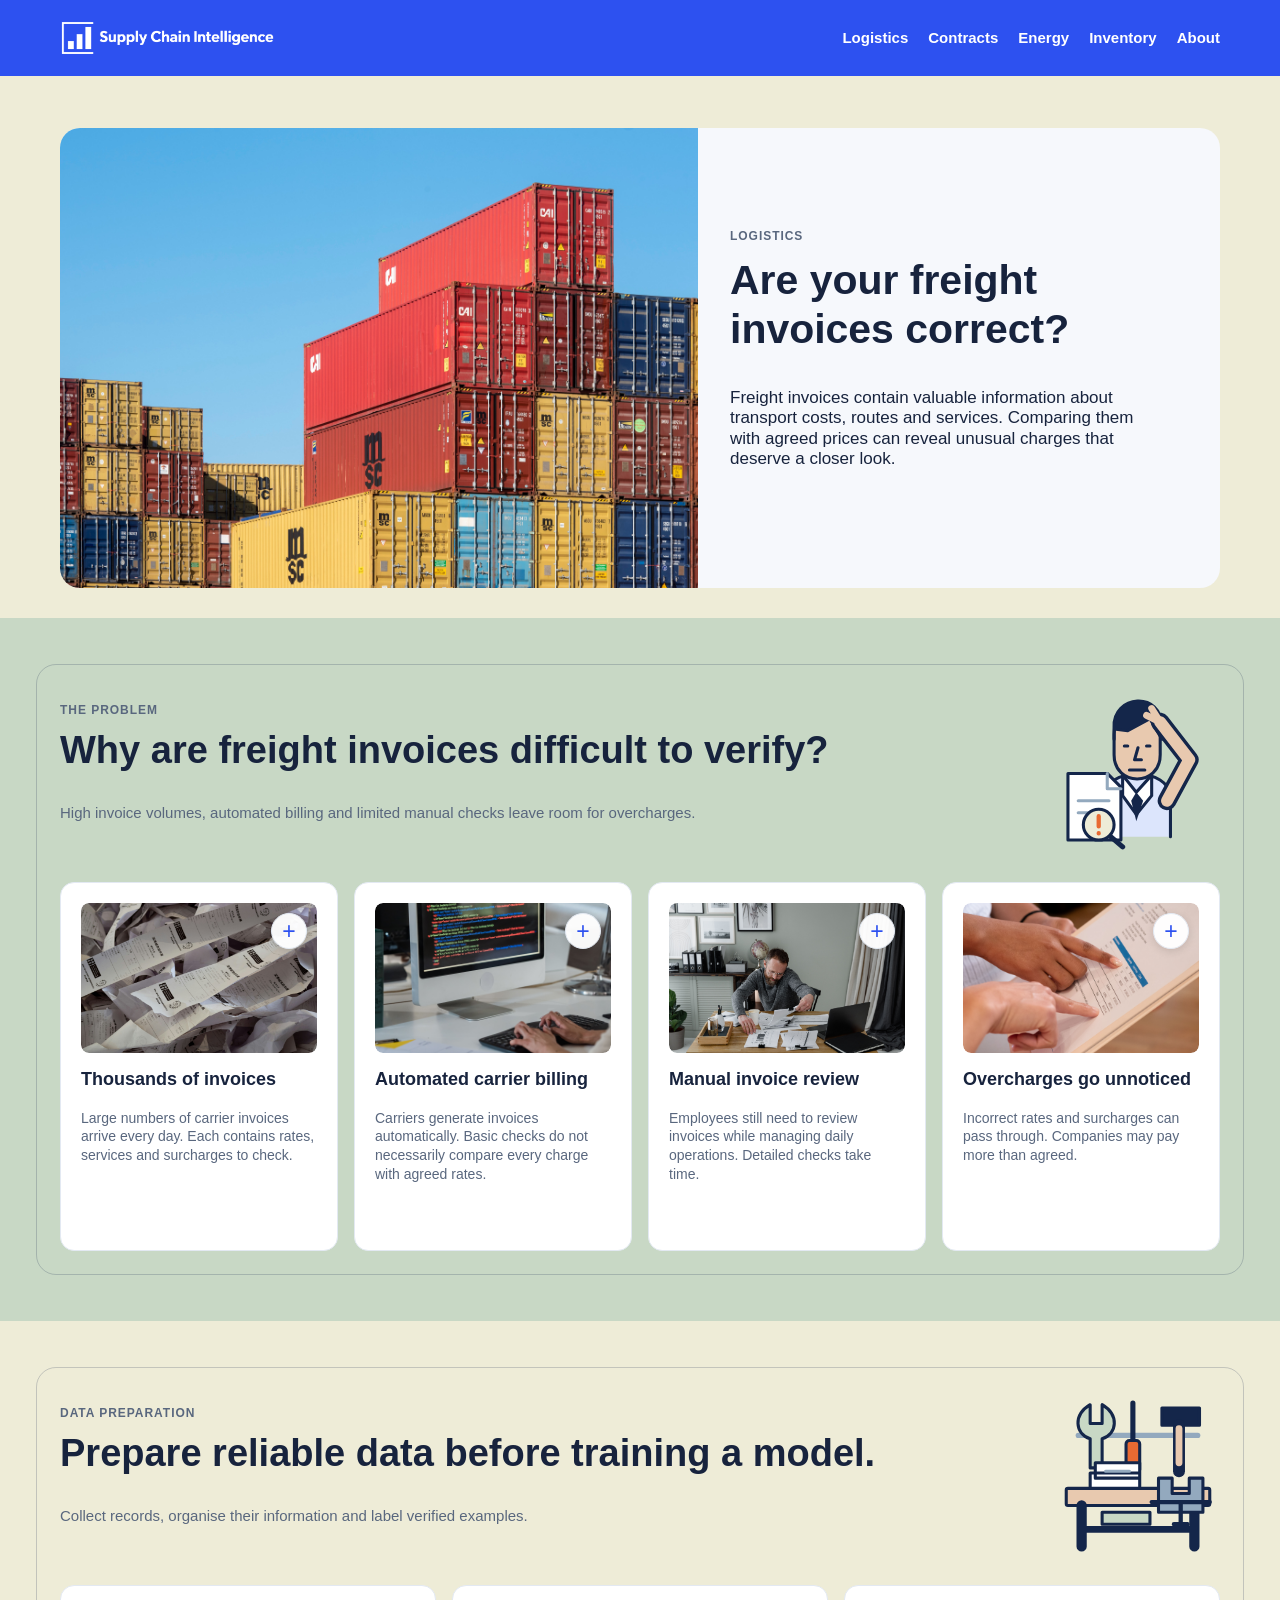
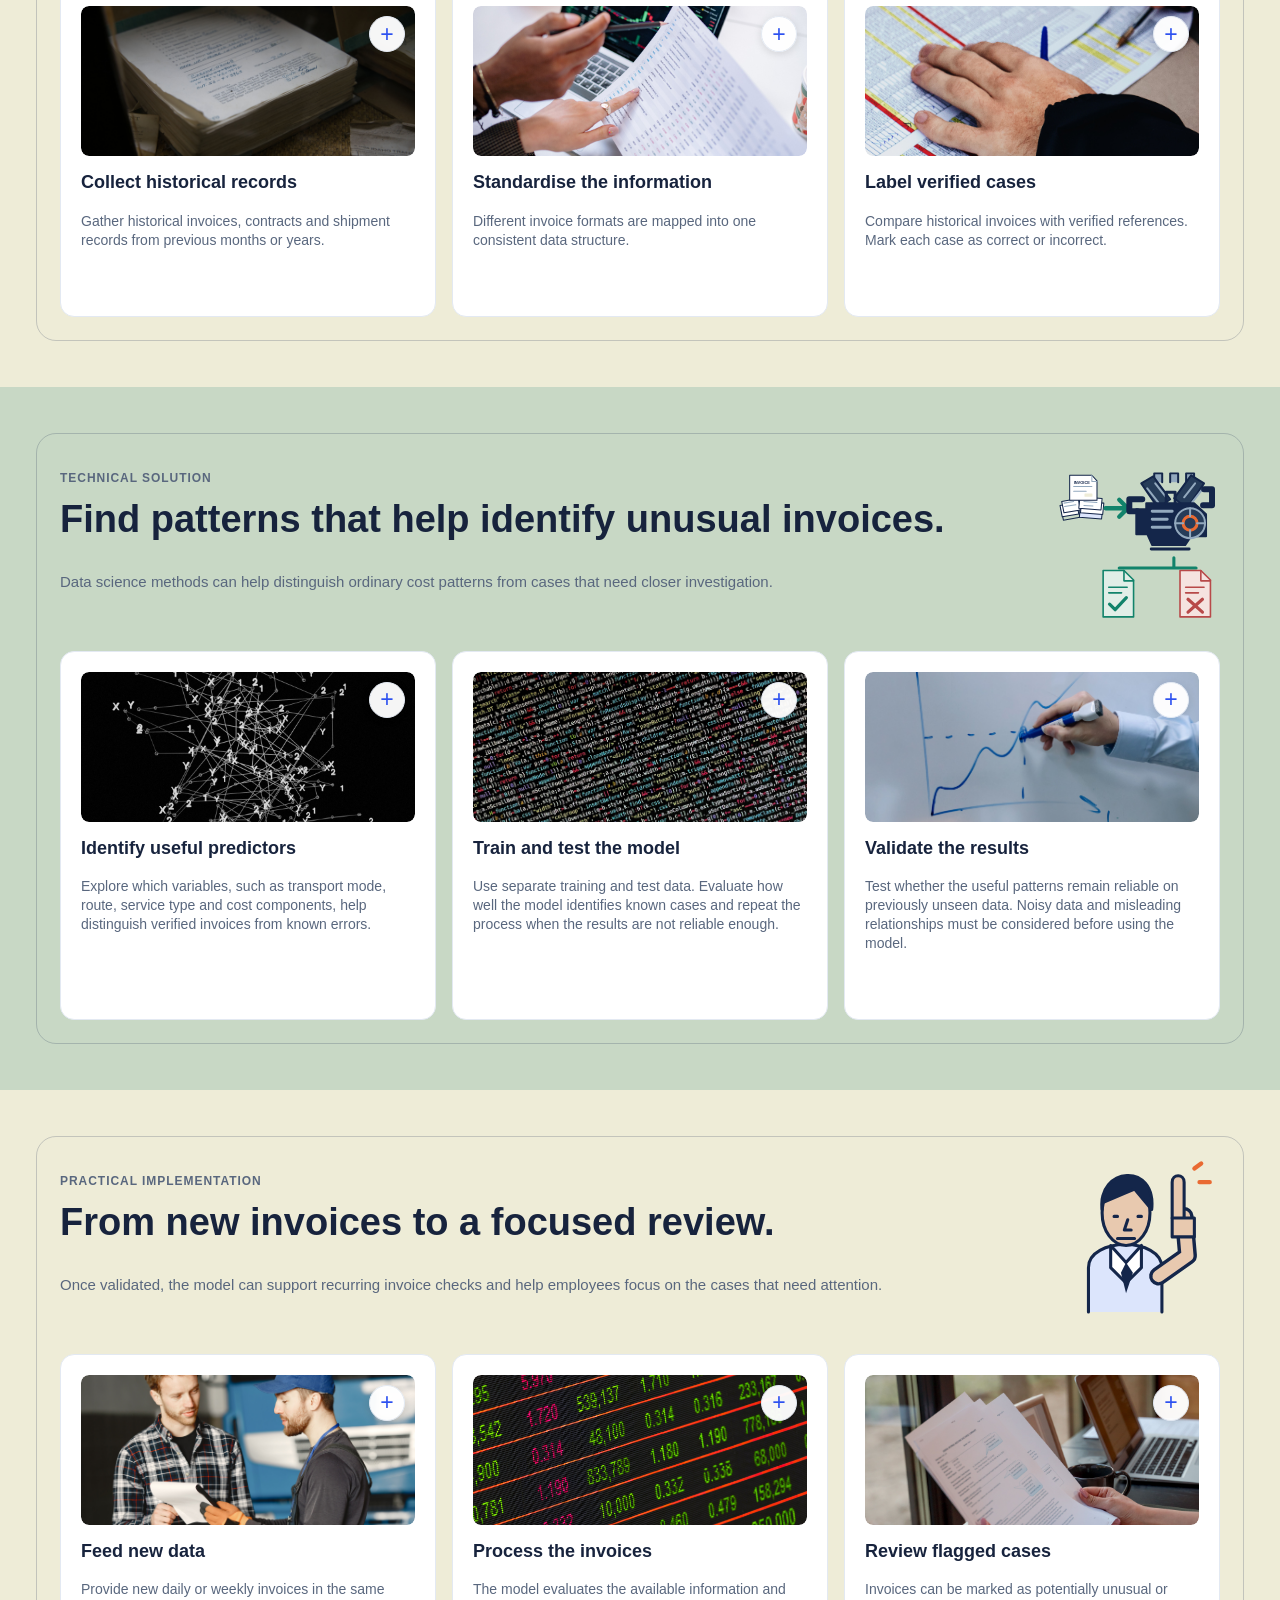
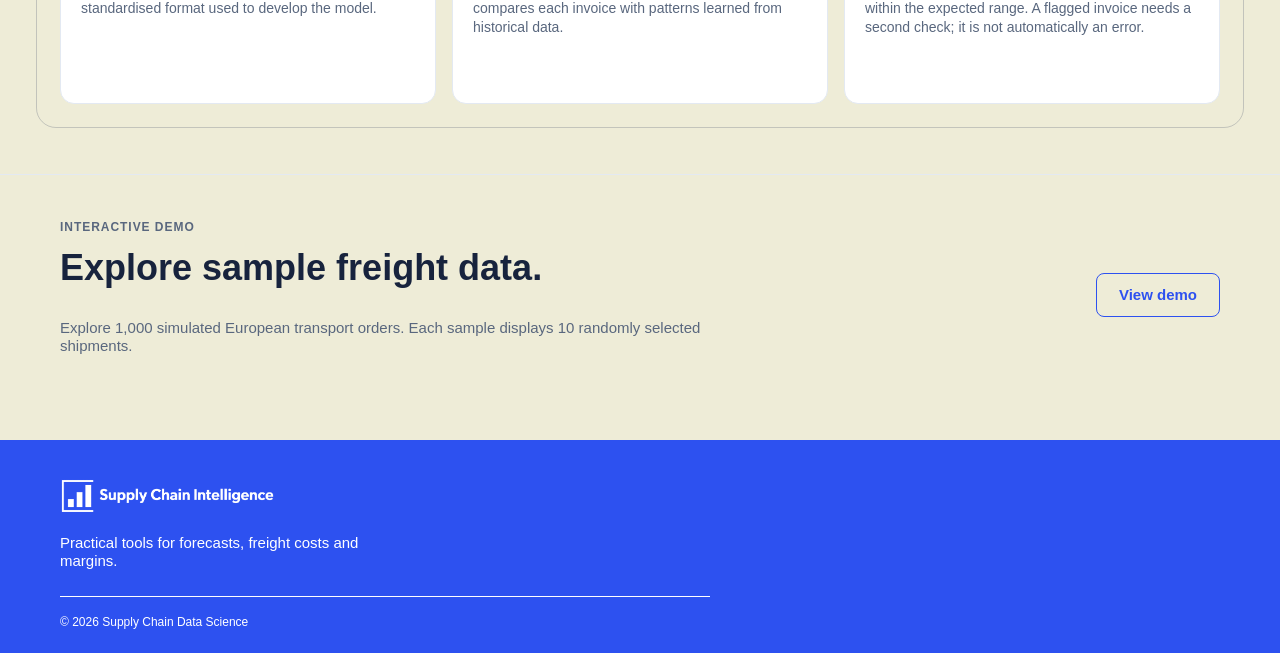
==== commit af34e439: "Smartphone_update" ====
--- a/logistics.html
+++ b/logistics.html
@@ -341,6 +341,13 @@
   <section class="hero">
     <div class="container hero-panel">
 
+         <div class="hero-image hero-image--fill">
+          <img
+            src="Image2/pexels-jan-van-der-wolf-11680885-33537946.jpg"
+            alt="Cargo ships and containers at a commercial port"
+          >
+        </div>
+
         <div class="hero-copy">
 
           <p class="eyebrow">LOGISTICS</p>
@@ -353,13 +360,6 @@
             can reveal unusual charges that deserve a closer look.
           </p>
 
-        </div>
-
-        <div class="hero-image hero-image--fill">
-          <img
-            src="Image2/pexels-jan-van-der-wolf-11680885-33537946.jpg"
-            alt="Cargo ships and containers at a commercial port"
-          >
         </div>
 
     </div>
--- a/style1.css
+++ b/style1.css
@@ -72,7 +72,7 @@
    07. PROCESS LIST
    ================================================== */
 
-.process-list { display: grid; grid-template-columns: repeat(5, minmax(0, 1fr)); gap: 20px; margin: 0; padding: 0; list-style: none; }
+.process-list { display: grid; grid-template-columns: repeat(auto-fit, minmax(210px, 2fr)); gap: 20px; margin: 0; padding: 0; list-style: none; }
 .process-list li { padding: 28px 20px; background: var(--clr-white); border: 1px solid var(--clr-border); border-radius: 14px; }
 .step-icon { display: block; width: 48px; height: 48px; margin-bottom: 14px; color: var(--clr-primary); }
 .technical-process { padding-bottom: 50px; }
@@ -87,7 +87,7 @@
 
 .tool-grid { display: grid; grid-template-columns: repeat(auto-fit, minmax(240px, 1fr)); gap: 16px; margin: 0; padding: 0; list-style: none; }
 .tool-mosaic { display: grid; grid-template-columns: repeat(2, 1fr); gap: 16px; }
-
+.tool-mosaic > .tool-card {padding-bottom: 20px;}
 /* 08.2 CARD */
 
 .tool-card { position: relative; display: block; overflow: hidden; padding: 20px; padding-bottom: 52px; background: var(--clr-white); border: 1px solid var(--clr-border); border-radius: 14px; }
@@ -286,6 +286,8 @@
   .site-header { height: auto; }
   .nav-row { height: auto; padding: 12px 0; flex-wrap: wrap; }
   .nav-links { width: 100%; justify-content: space-between; flex-wrap: wrap; gap: 12px; padding: 10px 0; }
+  .hero-panel { grid-template-columns: minmax(0, 1fr);}
+  .hero-image--fill {min-height: 0;aspect-ratio: 1688 / 932;}
 }
 
 @media (max-width: 800px) {
